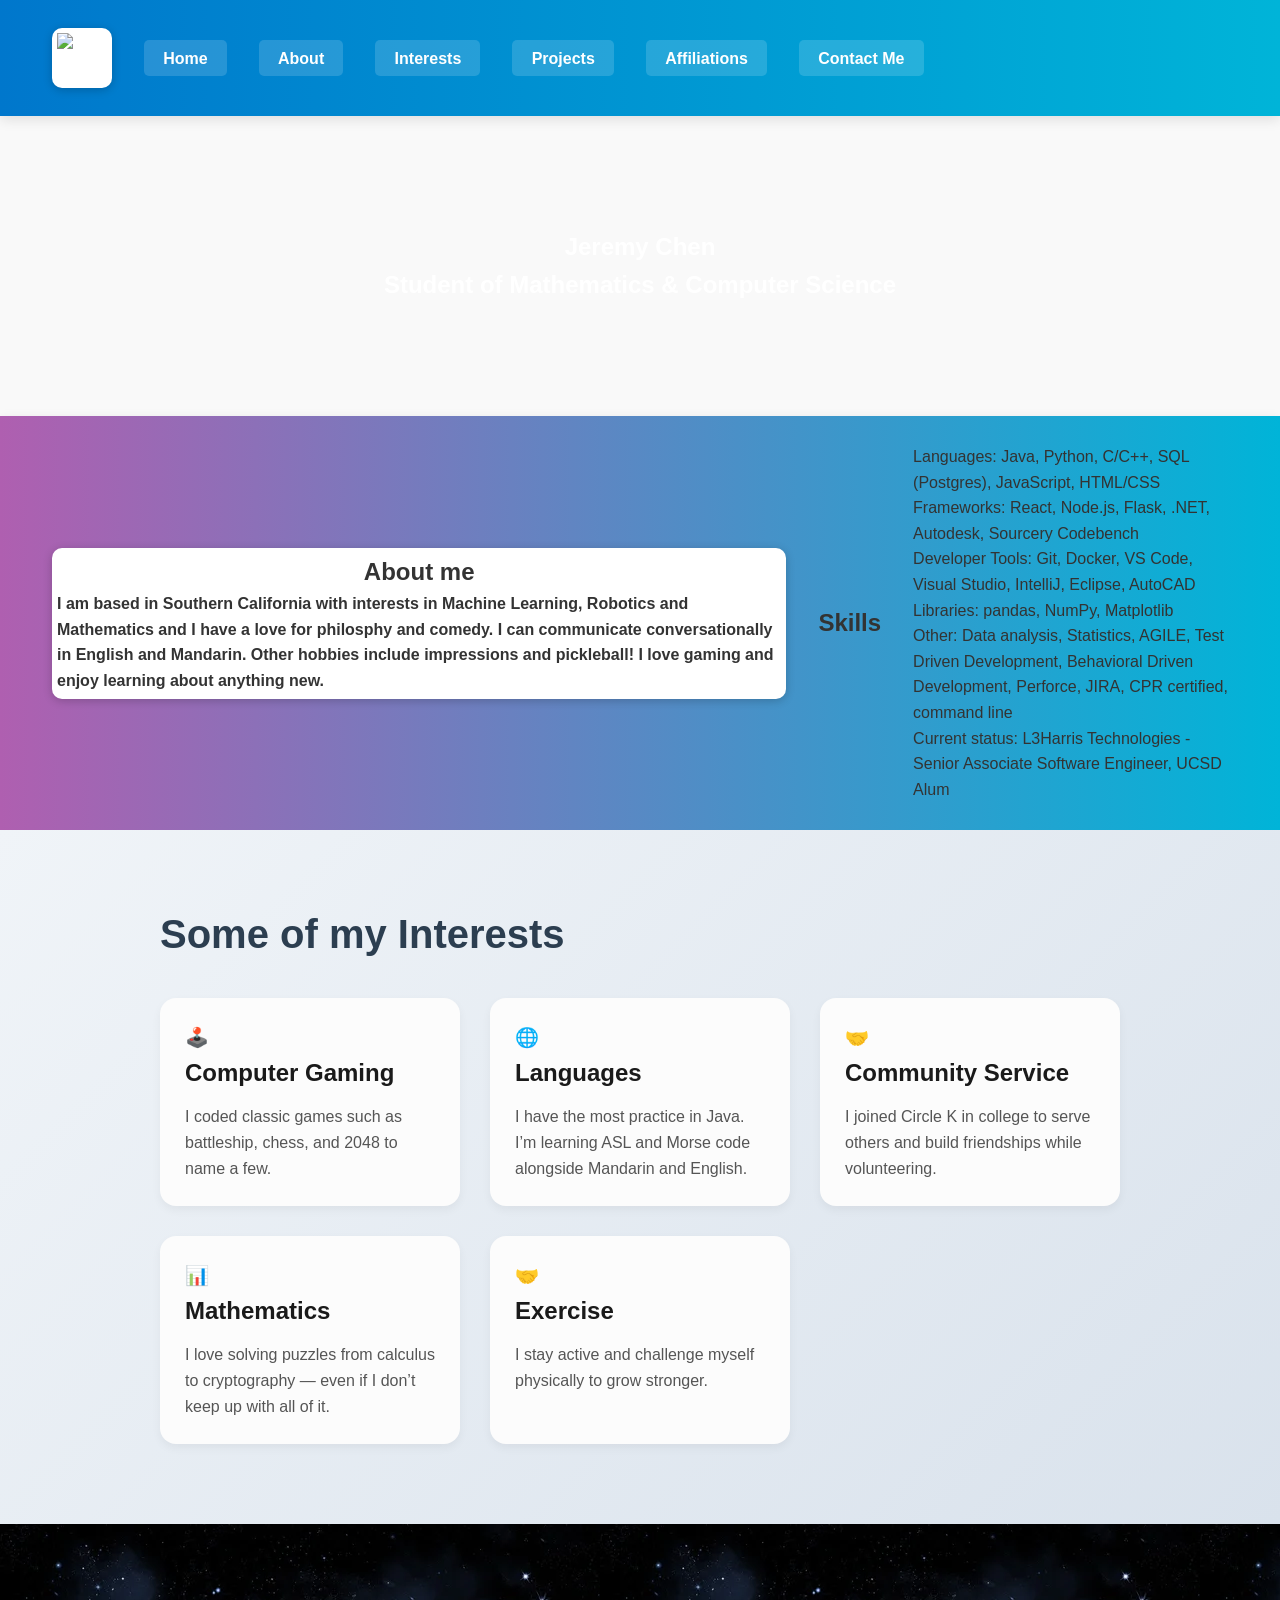
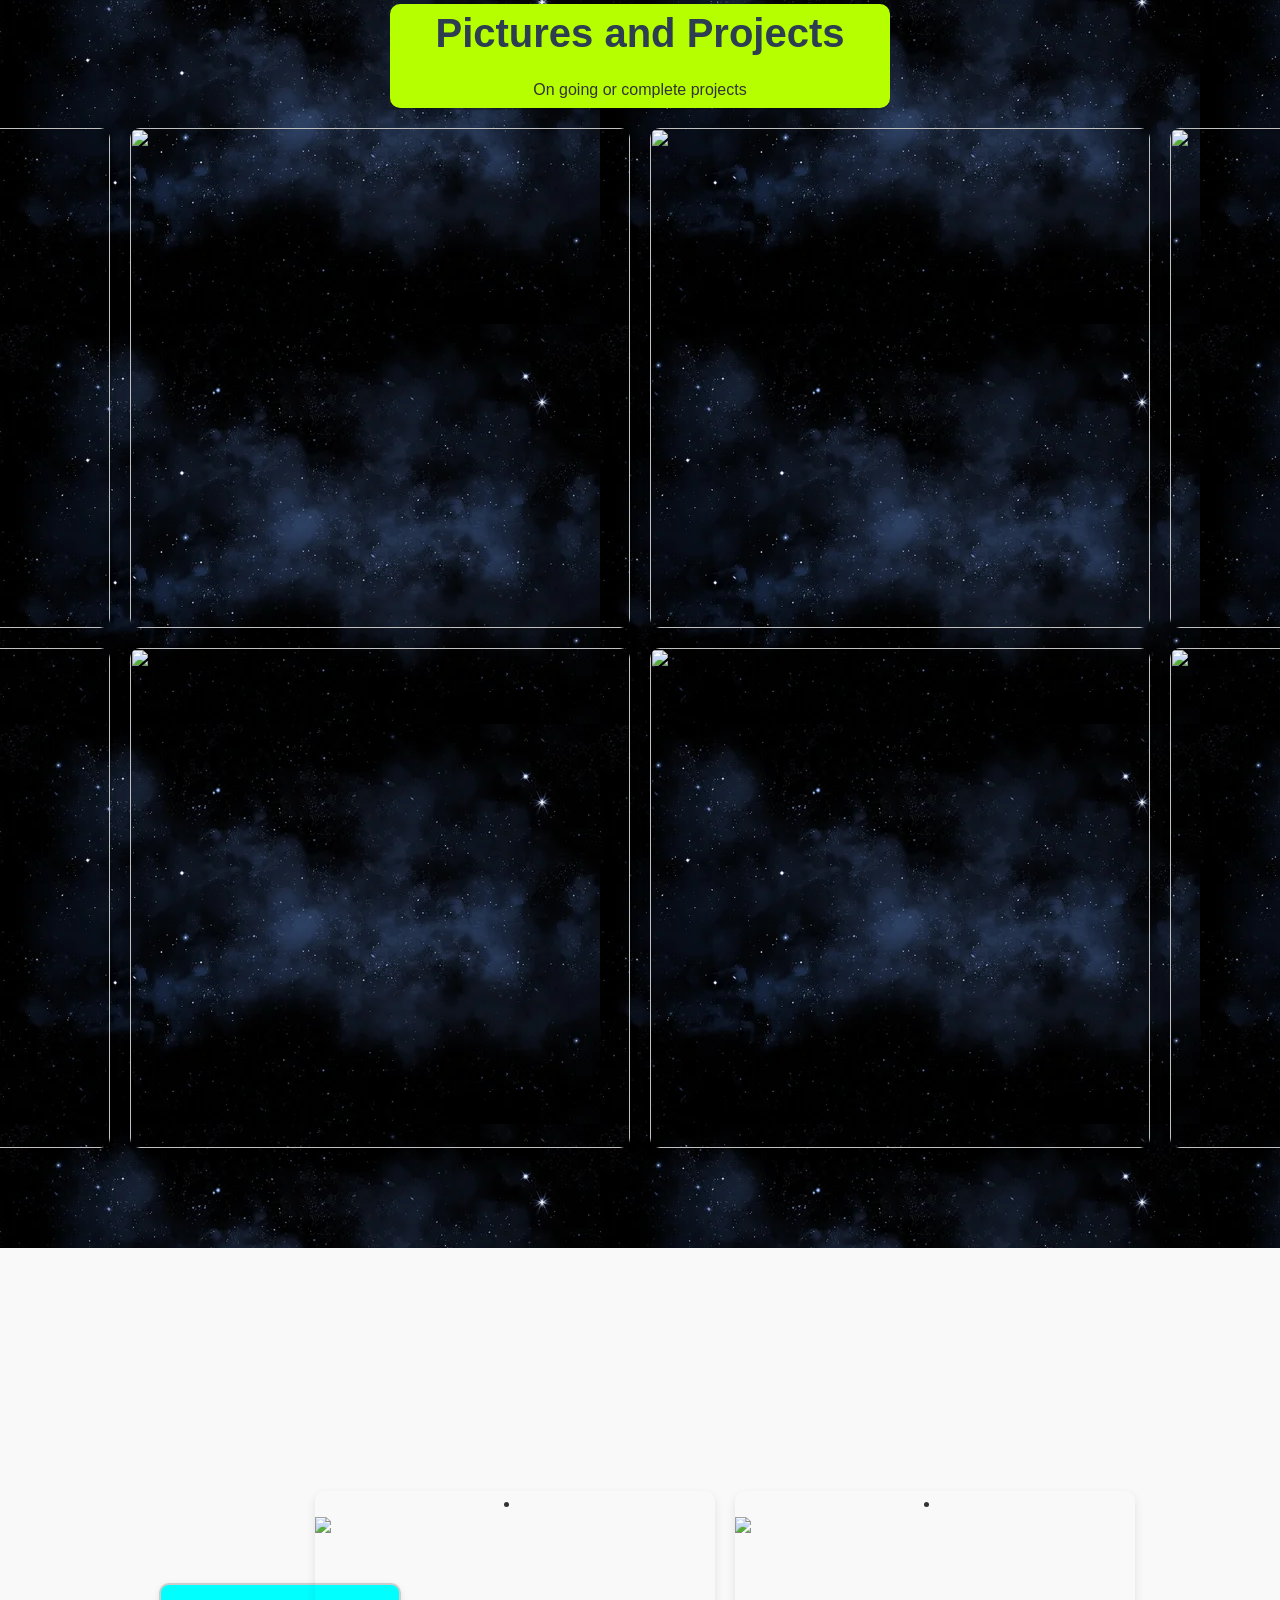
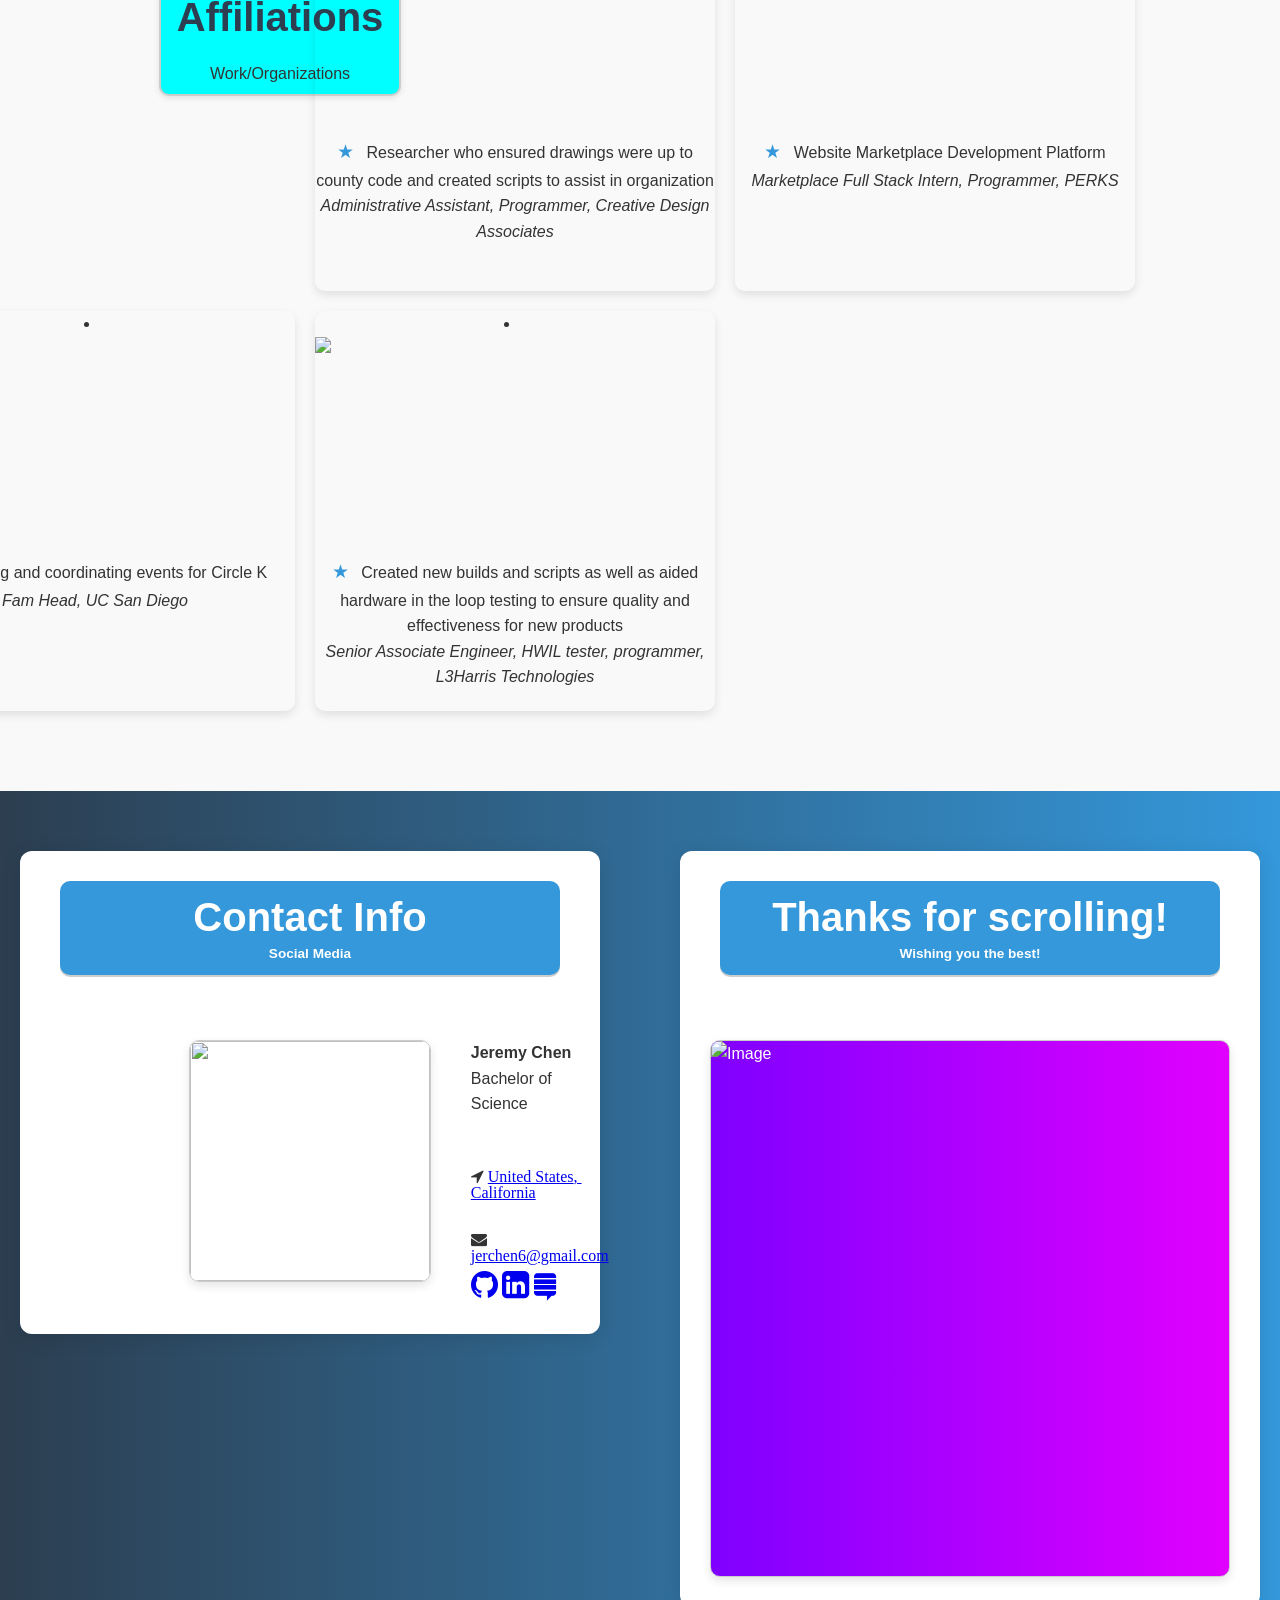
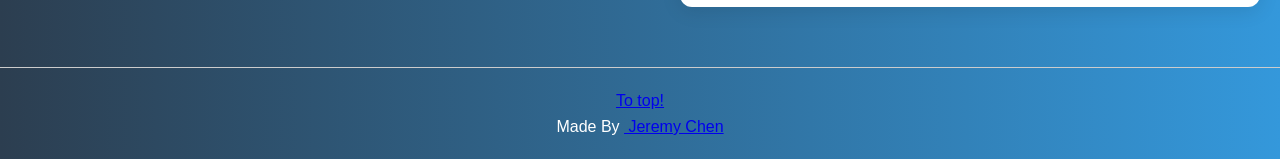
==== myWebsite.html @ 03fd0f89 "Add files via upload" ====
﻿<!DOCTYPE html>
<html lang="en">
<head>
    <meta charset="utf-8">
    <meta http-equiv="X-UA-Compatible" content="IE=edge">
    <meta name="viewport" content="width=device-width,initial-scale=1">

    <title>
        Home | Portfolio
    </title>

    <meta name="description" content="Page-specific description">
    <meta name="keywords" content="Page-specific keywords">
    <meta http-equiv="Content-Security-Policy" content="img-src 'self' data: https: https://jerche943.github.io;">
    <link rel="icon" type="image/x-icon" href="https://jerche943.github.io/website/favicon.ico">

    <!-- <link rel="shortcut icon" href="eye.ico"> -->
    <link rel="stylesheet" href="https://cdnjs.cloudflare.com/ajax/libs/font-awesome/4.7.0/css/font-awesome.min.css">
    <link rel="stylesheet" href="https://jerche943.github.io/website/jstyle.css">



    <!--<link id="dynamic-favicon" rel="icon" type="image" href="eye3.ico">-->
    <!--<link rel="apple-touch-icon" href="static/images/favicons/apple-touch-icon.png">-->
    <!--<link rel="apple-touch-icon-precomposed" href="static/images/favicons/apple-touch-icon-precomposed.png">-->
    <link href="https://fonts.googleapis.com/css?family=Open+Sans:300italic,400italic,600italic,700italic,800italic,300,400,600,700,800%7COpen+Sans+Condensed:300&amp;subset=latin,cyrillic" rel="stylesheet" type="text/css">

    <link rel="stylesheet" href="https://jerche943.github.io/website/tstyle.css">
    <link rel="stylesheet" href="https://jerche943.github.io/website/mainlogo.css">
    <link rel="stylesheet" href="https://jerche943.github.io/website/home.css">
    <link rel="stylesheet" href="https://jerche943.github.io/website/about.css">
    <link rel="stylesheet" href="https://jerche943.github.io/website/updated_stylesheets/updated_interests.css">
    <link rel="stylesheet" href="https://jerche943.github.io/website/updated_stylesheets/updated_contact-card.css">
    <link rel="stylesheet" href="https://jerche943.github.io/website/updated_stylesheets/updated_advantages.css">
    <link rel="stylesheet" href="https://jerche943.github.io/website/updated_stylesheets/updated_contact-advantages.css">
    <link rel="stylesheet" href="https://jerche943.github.io/website/updated_stylesheets/updated_footer.css">


    <!--<script src="static/js/head.min.js"></script>-->
</head>

<body>

    <!--
    <script>
        const faviconImages = [
            "eye1.ico",
            "eye2.ico",
            "eye3.ico",
            "eye4.ico",
            "eye.ico"
        ];

        let currentIconIndex = 0;

        function changeFavicon() {
            const favicon = document.getElementById('dynamic-favicon');
            favicon.href = faviconImages[currentIconIndex];
            currentIconIndex = (currentIconIndex + 1) % faviconImages.length;
        }

        setInterval(changeFavicon, 500); // Change favicon every 1000 milliseconds (1 second)
    </script>

    <script>
        progressJs().setOptions({ overlayMode: true, theme: 'custom' }).start();

        if (window.attachEvent) {
            window.attachEvent('onload', function () { progressJs().end(); });
        }
        else {
            if (window.onload) {
                var curronload = window.onload;
                var newonload = function () {
                    curronload();
                    progressJs().end();
                };
                window.onload = newonload;
            }
            else {
                window.onload = function () {
                    progressJs().end();
                };
            }
        }
    </script>
    -->
    <!-- Header-->
    <header class="main-header">

        <div class="nav-grid-container">

            <div class="nav-column">
                <figure class="second-nav__logo__item">
                    <!--put an icon instead of -->

                    <img src="https://raw.githubusercontent.com/jerche943/website/main/j.png">

                </figure>


                <nav class="menu">
                    <ul>
                        <li>
                            <a class="js-link js-anchor" href="#home">
                                Home
                            </a>
                        </li>

                        <li>
                            <a class="js-link js-anchor" href="#about">
                                About
                            </a>
                        </li>

                        <li>
                            <a class="js-link js-anchor" href="#services">
                                Interests
                            </a>
                        </li>

                        <li>
                            <a class="js-link js-anchor" href="#projects">
                                Projects
                            </a>
                        </li>

                        <li>
                            <a class="js-link js-anchor" href="#testimonials">
                                Affiliations
                            </a>
                        </li>

                        <li>
                            <a class="js-link js-anchor" href="#contacts">
                                Contact Me
                            </a>
                        </li>
                    </ul>

                </nav>
            </div>

        </div>

    </header>
    <!-- Home section-->

    <section class="home-section" id="home">
        <div class="home-section__bg">


        </div>

        <div class="home-section__overlay">
            <div class="container">
                <header class="home-section__header">

                    <h1>
                        Jeremy Chen
                    </h1>

                    <h2>
                        Student of Mathematics &amp; Computer Science
                    </h2>

                </header>
            </div>
        </div>

    </section>

    <!-- About section-->
    <section class="about-section" id="about">
        <div class="container">
            <div class="about-skills">
                <header class="about-skills__header">


                    <center>
                        <h2>About me</h2>
                    </center>

                    <h4>
                        I am based in Southern California with interests in Machine Learning, Robotics and Mathematics and I have a love for philosphy and comedy.
                        I can communicate conversationally in English and Mandarin. Other hobbies include impressions and pickleball! I love gaming and enjoy learning about anything new.
                    </h4>

                </header>

                <header>

                    <h2>Skills</h2>
                </header>

                <div class="about-skills__info">
                    <p>
                        Languages: Java, Python, C/C++, SQL (Postgres), JavaScript, HTML/CSS

                    </p>
                    <p>

                    </p>
                    <p>
                        Frameworks: React, Node.js, Flask, .NET, Autodesk, Sourcery Codebench
                    </p>


                    <p>
                        Developer Tools: Git, Docker, VS Code, Visual Studio, IntelliJ, Eclipse, AutoCAD
                    </p>


                    <p>
                        Libraries: pandas, NumPy, Matplotlib
                    </p>

                    <p>
                        Other: Data analysis, Statistics, AGILE, Test Driven Development, Behavioral Driven
                        Development, Perforce, JIRA, CPR certified, command line
                    </p>

                    <p class="about-skills__info-status">
                        <span>
                            Current status:
                        </span>
                        L3Harris Technologies - Senior Associate Software Engineer, UCSD Alum

                    </p>
                </div>
            </div>
        </div>

    </section>

    <!-- Services section-->

    <section class="interests-common-section" id="services">
        <div class="interests-container">

            <header class="interests-section__header">
                <h2>
                    Some of my Interests
                </h2>

            </header>



            <div class="interests-grid-container">

                <div class="services__item icon icon_research">
                    <h4>Computer Gaming</h4>
                    <p>I coded classic games such as battleship, chess, and 2048 to name a few.</p>
                </div>

                <div class="services__item icon icon_strategy">
                    <h4>Languages</h4>
                    <p>I have the most practice in Java. I’m learning ASL and Morse code alongside Mandarin and English.</p>
                </div>

                <div class="services__item icon icon_support">
                    <h4>Community Service</h4>
                    <p>I joined Circle K in college to serve others and build friendships while volunteering.</p>
                </div>

                <div class="services__item icon icon_plan">
                    <h4>Mathematics</h4>
                    <p>I love solving puzzles from calculus to cryptography — even if I don’t keep up with all of it.</p>
                </div>

                <div class="services__item icon icon_support">
                    <h4>Exercise</h4>
                    <p>I stay active and challenge myself physically to grow stronger.</p>
                </div>
            </div>
        </div>
    </section>


    <section class="projects-common-section" id="projects">


        <header class="projects-section__header">
            <h2>
                Pictures and Projects
            </h2>
            <p>
                On going or complete projects
            </p>

        </header>

        <div class="projects-wrap">
            <div class="grid-container">

                <figure class="projects__item">
                    <img src="https://raw.githubusercontent.com/jerche943/website/main/coworkers.jpg">
                    <figcaption>
                        <a class="icon icon_link" href="#" rel="nofollow">
                            Eating lunch with the coolest coworkers
                        </a>

                    </figcaption>
                </figure>

                <figure class="projects__item">
                    <img src="https://raw.githubusercontent.com/jerche943/website/main/sil_gui.jpg">
                    <figcaption>
                        <a class="icon icon_link" href="#" rel="nofollow">
                            One of my projects while working in L3Harris, coding and designing a GUI that allows the user to run tests in the simulated GPS environement
                        </a>
                    </figcaption>
                </figure>

                <figure class="projects__item">
                    <img src="https://raw.githubusercontent.com/jerche943/website/main/cleanup.JPG">
                    <figcaption>
                        <a class="icon icon_link" href="#" rel="nofollow">
                            A picture with me and Circle K club members getting ready for a park cleanup event I hosted.
                        </a>
                    </figcaption>
                </figure>

                <figure class="projects__item">
                    <img src="https://raw.githubusercontent.com/jerche943/website/main/games.jpg">
                    <figcaption>
                        <a class="icon icon_link" href="#" rel="nofollow">
                            Checking out the indie games section at the Museum of Pop in Seattle.
                        </a>
                    </figcaption>
                </figure>

                <figure class="projects__item">
                    <img src="https://raw.githubusercontent.com/jerche943/website/main/aiding.jpg">
                    <figcaption>
                        <a class="icon icon_link" href="#" rel="nofollow">
                            A python script I wrote for work that generates aiding data to support the trajectory for our chips.
                        </a>
                    </figcaption>
                </figure>

                <figure class="projects__item">
                    <img src="https://raw.githubusercontent.com/jerche943/website/main/cipher.jpg">
                    <figcaption>
                        <a class="icon icon_link" href="#" rel="nofollow">
                            One of my python projects that encrypts the message using a Caeser cipher.
                        </a>
                    </figcaption>
                </figure>

                <figure class="projects__item">
                    <img src="https://raw.githubusercontent.com/jerche943/website/main/marathon.JPG">
                    <figcaption>
                        <a class="icon icon_link" href="#" rel="nofollow">
                            Me finishing my first half marathon!
                        </a>
                    </figcaption>
                </figure>

                <figure class="projects__item">
                    <img src="https://raw.githubusercontent.com/jerche943/website/main/Japan.JPG">
                    <figcaption>
                        <a class="icon icon_link" href="#" rel="nofollow">
                            Spending time with the bestie in Nara, Japan!
                        </a>
                    </figcaption>
                </figure>



            </div>
        </div>


    </section>


    <!-- Affiliations section-->
    <section class="t-common-section" id="testimonials">

        <header class="t-common-section__header">
            <div class="header-box">
                <h2>Affiliations</h2>
                <p>Work/Organizations</p>
            </div>
        </header>


        <div class="t-grid-container">
            <br>

            <li class="testimonials__item">
                <img src="https://raw.githubusercontent.com/jerche943/website/main/cda.png">
                <blockquote>
                    <p class="icon icon_ql">
                        Researcher who ensured drawings were up to county code and created scripts to assist in organization
                    </p>
                    <cite>
                        <span class="name">
                            Administrative Assistant, Programmer,
                        </span>
                        <span class="role">
                            Creative Design Associates
                        </span>
                    </cite>
                </blockquote>
            </li>
            <li class="testimonials__item">
                <img src="https://raw.githubusercontent.com/jerche943/website/main/perks.png">
                <blockquote>
                    <p class="icon icon_ql">
                        Website Marketplace Development Platform
                    </p>
                    <cite>
                        <span class="name">
                            Marketplace Full Stack Intern, Programmer,
                        </span>
                        <span class="role">
                            PERKS
                        </span>
                    </cite>
                </blockquote>
            </li>

            <li class="testimonials__item">
                <img src="https://raw.githubusercontent.com/jerche943/website/main/ucsd.png">
                <blockquote>
                    <p class="icon icon_ql">
                        Leading and coordinating events for Circle K
                    </p>
                    <cite>
                        <span class="name">
                            Fam Head,
                        </span>
                        <span class="role">
                            UC San Diego
                        </span>
                    </cite>
                </blockquote>
            </li>
            <li class="testimonials__item">
                <img src="https://raw.githubusercontent.com/jerche943/website/main/l3.png">
                <blockquote>
                    <p class="icon icon_ql">
                        Created new builds and scripts as well as aided hardware in the loop testing to ensure quality and effectiveness for new products
                    </p>
                    <cite>
                        <span class="name">
                            Senior Associate Engineer, HWIL tester, programmer,
                        </span>
                        <span class="role">
                            L3Harris Technologies
                        </span>
                    </cite>
                </blockquote>
            </li>



        </div>

    </section>

    <!-- Contacts and Advantages Section -->
    <div class="contact-advantages-container">
        <div class="contacts-section" id="contacts">
            <header class="contact-card__header">
                <h2>Contact Info</h2>
                <h4>Social Media</h4>
            </header>
            <br>

            <div class="contact-info">
                <div class="contact-info__logo">
                    <img id="contactImg" src="https://raw.githubusercontent.com/jerche943/website/main/friends.jpg">
                </div>

                <div class="contact-info__group">
                    <div class="contact-info__additional"></div>
                    <div class="contact-info__vcard vcard">
                        <h4 class="fn org">Jeremy Chen</h4>
                        <p class="role title">Bachelor of Science</p>
                        <br><br>
                        <p class="fa fa-location-arrow">
                            <a class="adr js-anchor" href="#gmap">
                                <span class="country-name">United States</span>,&nbsp;
                                <span class="locality">California</span>
                            </a>
                        </p>
                        <br><br>
                        <p class="fa fa-envelope">
                            <a class="email" href="mailto:jerchen6@gmail.com">jerchen6@gmail.com</a>
                        </p>
                    </div>

                    <ul class="contact-info__social">
                        <a href="https://github.com/jerche943"><i class="fa fa-github fa-2x"></i></a>
                        <a href="https://www.linkedin.com/in/jeremy-chen-961181216"><i class="fa fa-linkedin-square fa-2x"></i></a>
                        <a href="https://stackoverflow.com/users/20897077/cj447"><i class="fa fa-stack-exchange fa-2x"></i></a>
                    </ul>
                </div>
            </div>
        </div>

        <div class="advantages-section" id="advantages">
            <header class="contact-card__header">
                <h2>Thanks for scrolling!</h2>
                <h4>Wishing you the best!</h4>
            </header>
            <br>
            <blockquote class="advantages__item">
                <img id="advantageImg" src="https://raw.githubusercontent.com/jerche943/website/main/me.JPG" alt="Image">
            </blockquote>
        </div>
    </div>

    <!-- Footer-->
    <footer class="main-footer">
        <div class="footer-container">

            <a class="main-footer__gotop icon_gotop js-anchor" href="#home">
                To top!
            </a>


            <p class="main-footer__links">
                Made By&nbsp;<a href="https://www.linkedin.com/in/jeremy-chen-961181216">

                    Jeremy Chen
                </a>
            </p>
        </div>
    </footer>

    <!--
    <script src="static/js/body.min.js">
    </script>
    -->

    <script>

        /*
        window.addEventListener("DOMContentLoaded", function () {
            const contactImg = document.getElementById("contactImg");
            const advantageImg = document.getElementById("advantageImg");

            // Ensure both images are loaded before attempting to adjust
            if (!contactImg || !advantageImg) {
                console.warn("One or both image elements not found.");
                return;
            }

            // Get the position of the contact image
            const contactPos = findPos(contactImg);
            console.log("Contact Position X:", contactPos.X, "Y:", contactPos.Y);

            // Calculate the mirrored position for the advantage image
            const mirroredLeft = window.innerWidth - contactPos.X - contactImg.offsetWidth;

            // Update the position of the advantage image
            advantageImg.style.left = `${mirroredLeft}px`;
            advantageImg.style.top = `${contactPos.Y}px`;

            // Update image dimensions to match the contact image
            advantageImg.style.width = `${contactImg.offsetWidth}px`;
            advantageImg.style.height = `${contactImg.offsetHeight}px`;
        });
        */


        //top left position and show size of webpage
        /*
        function findPos(obj) {
            let curleft = 0, curtop = 0;
            if (obj.offsetParent) {
                do {
                    curleft += obj.offsetLeft;
                    curtop += obj.offsetTop;
                } while (obj = obj.offsetParent);
            }
            return { X: curleft, Y: curtop };
        }

        window.addEventListener("DOMContentLoaded", () => {
            const contactImg = document.getElementById("contactImg");
            const advantageImg = document.getElementById("advantageImg");

            if (!contactImg || !advantageImg) {
                console.warn("One or both image elements not found.");
                return;
            }

            const contactPos = findPos(contactImg);
            console.log("Contact Position X:", contactPos.X);
            console.log("Contact Position Y:", contactPos.Y);

            console.log("Viewport Width:", window.innerWidth);
            console.log("Viewport Height:", window.innerHeight);

            console.log("Full Page Width:", document.body.scrollWidth);
            console.log("Full Page Height:", document.body.scrollHeight);

        });
        */
    </script>



</body>
</html>
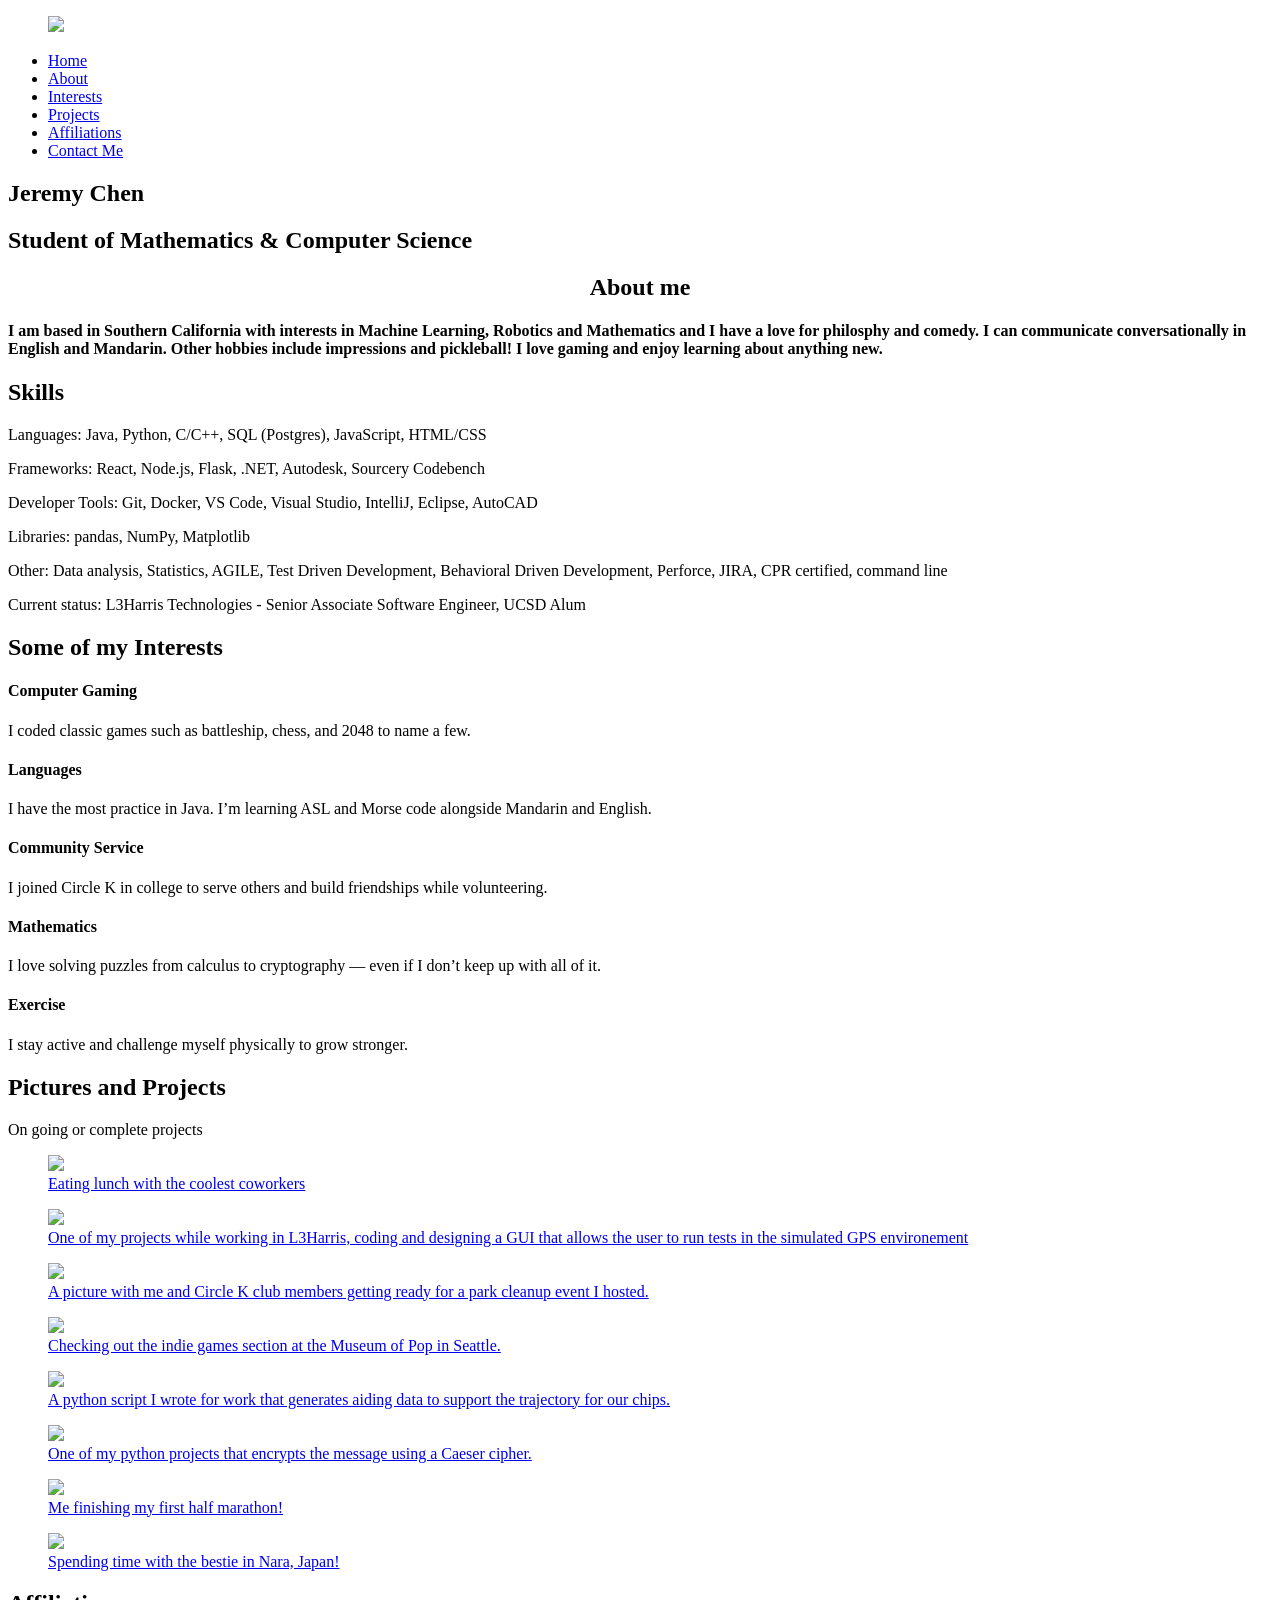
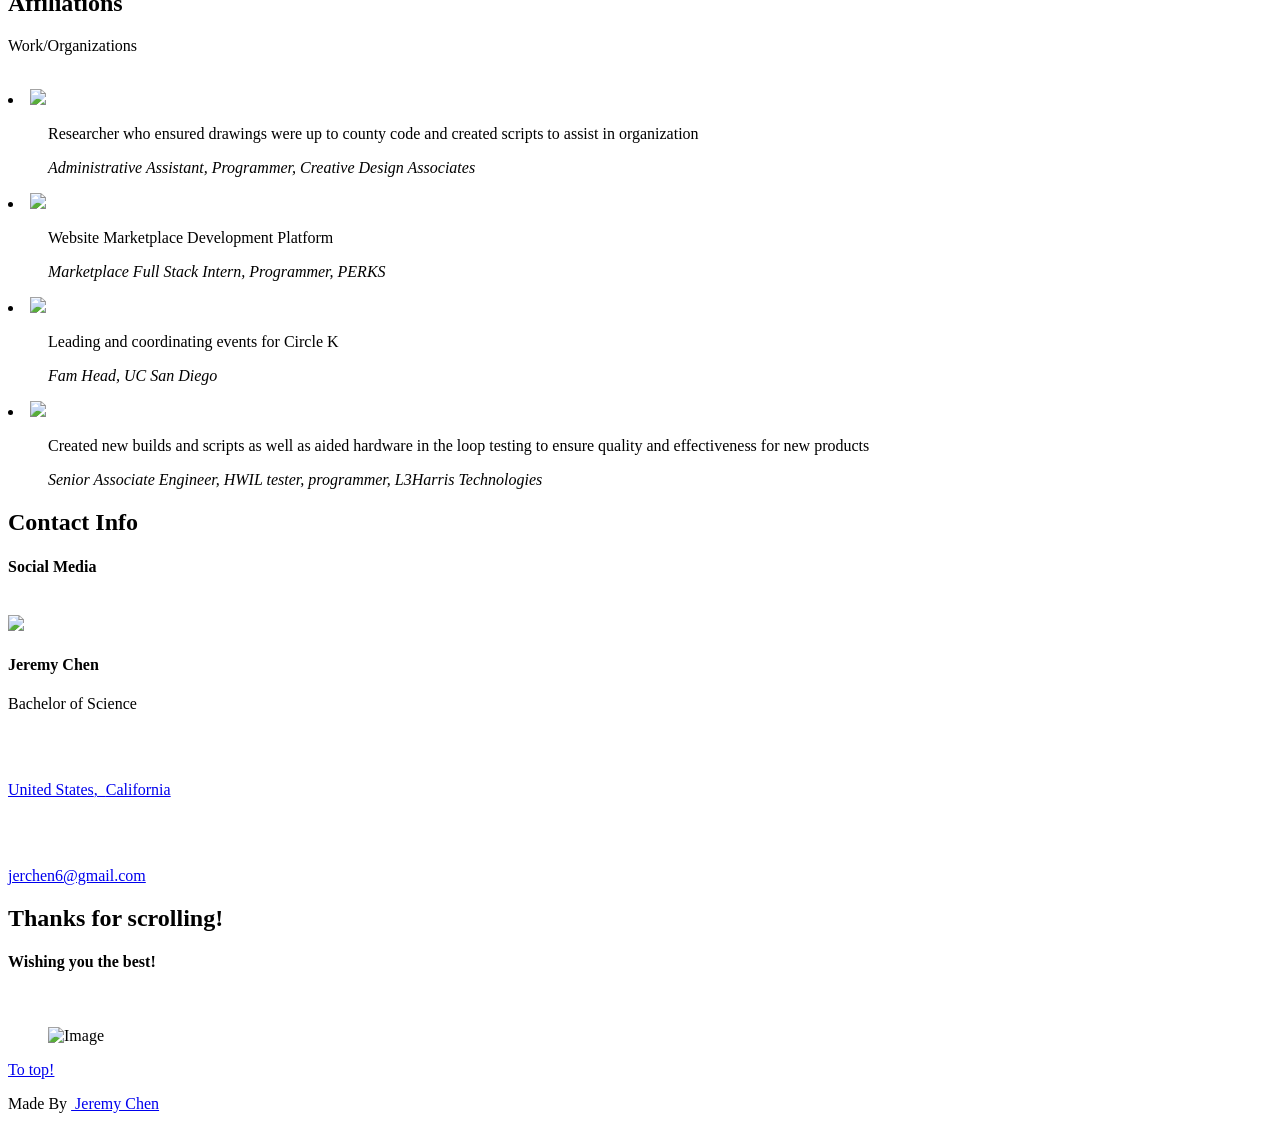
==== commit 26646000: "Add files via upload" ====
--- a/myWebsite.html
+++ b/myWebsite.html
@@ -11,20 +11,14 @@
 
     <meta name="description" content="Page-specific description">
     <meta name="keywords" content="Page-specific keywords">
-    <meta http-equiv="Content-Security-Policy" content="img-src 'self' data: https: https://jerche943.github.io;">
+    <meta http-equiv="Content-Security-Policy" content="default-src 'self'; img-src 'self' data: https://jerche943.github.io;">
+
+
+    <!-- Updated favicon path -->
     <link rel="icon" type="image/x-icon" href="https://jerche943.github.io/website/favicon.ico">
 
-    <!-- <link rel="shortcut icon" href="eye.ico"> -->
     <link rel="stylesheet" href="https://cdnjs.cloudflare.com/ajax/libs/font-awesome/4.7.0/css/font-awesome.min.css">
     <link rel="stylesheet" href="https://jerche943.github.io/website/jstyle.css">
-
-
-
-    <!--<link id="dynamic-favicon" rel="icon" type="image" href="eye3.ico">-->
-    <!--<link rel="apple-touch-icon" href="static/images/favicons/apple-touch-icon.png">-->
-    <!--<link rel="apple-touch-icon-precomposed" href="static/images/favicons/apple-touch-icon-precomposed.png">-->
-    <link href="https://fonts.googleapis.com/css?family=Open+Sans:300italic,400italic,600italic,700italic,800italic,300,400,600,700,800%7COpen+Sans+Condensed:300&amp;subset=latin,cyrillic" rel="stylesheet" type="text/css">
-
     <link rel="stylesheet" href="https://jerche943.github.io/website/tstyle.css">
     <link rel="stylesheet" href="https://jerche943.github.io/website/mainlogo.css">
     <link rel="stylesheet" href="https://jerche943.github.io/website/home.css">
@@ -35,8 +29,6 @@
     <link rel="stylesheet" href="https://jerche943.github.io/website/updated_stylesheets/updated_contact-advantages.css">
     <link rel="stylesheet" href="https://jerche943.github.io/website/updated_stylesheets/updated_footer.css">
 
-
-    <!--<script src="static/js/head.min.js"></script>-->
 </head>
 
 <body>
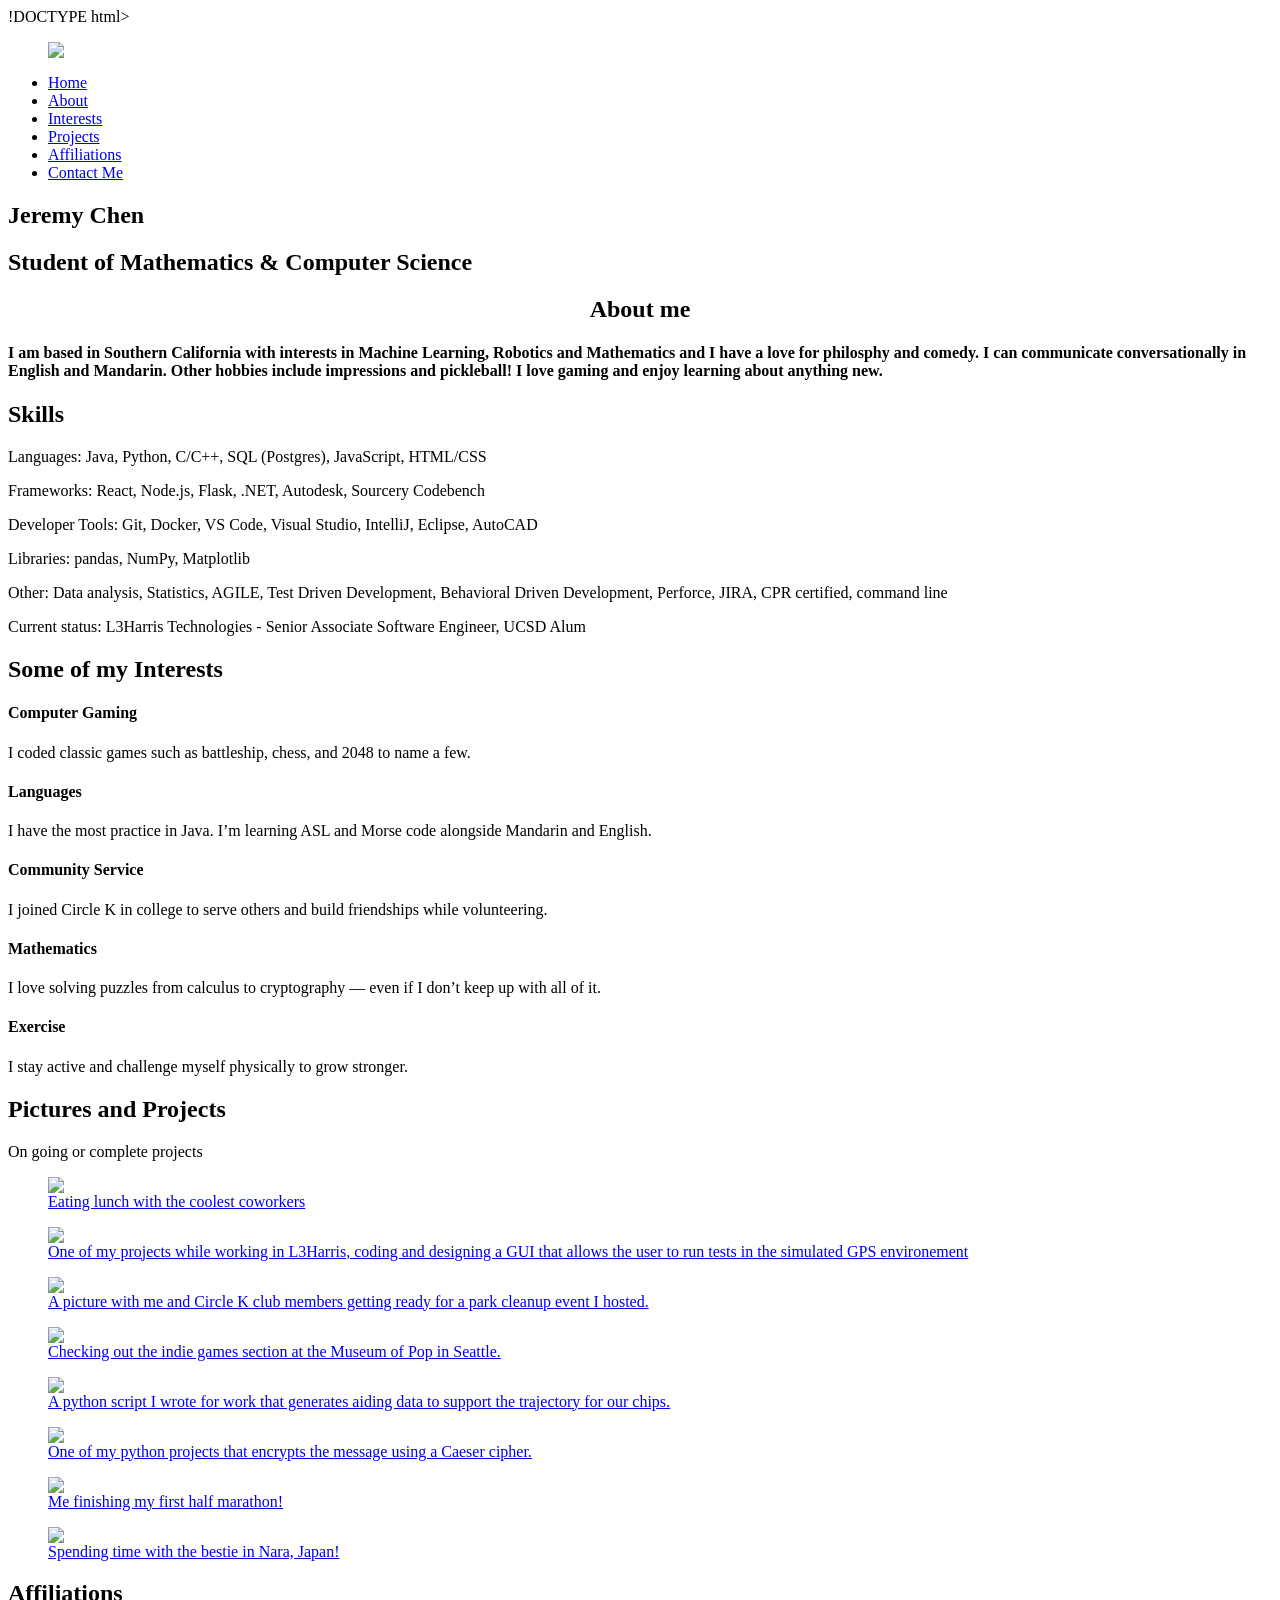
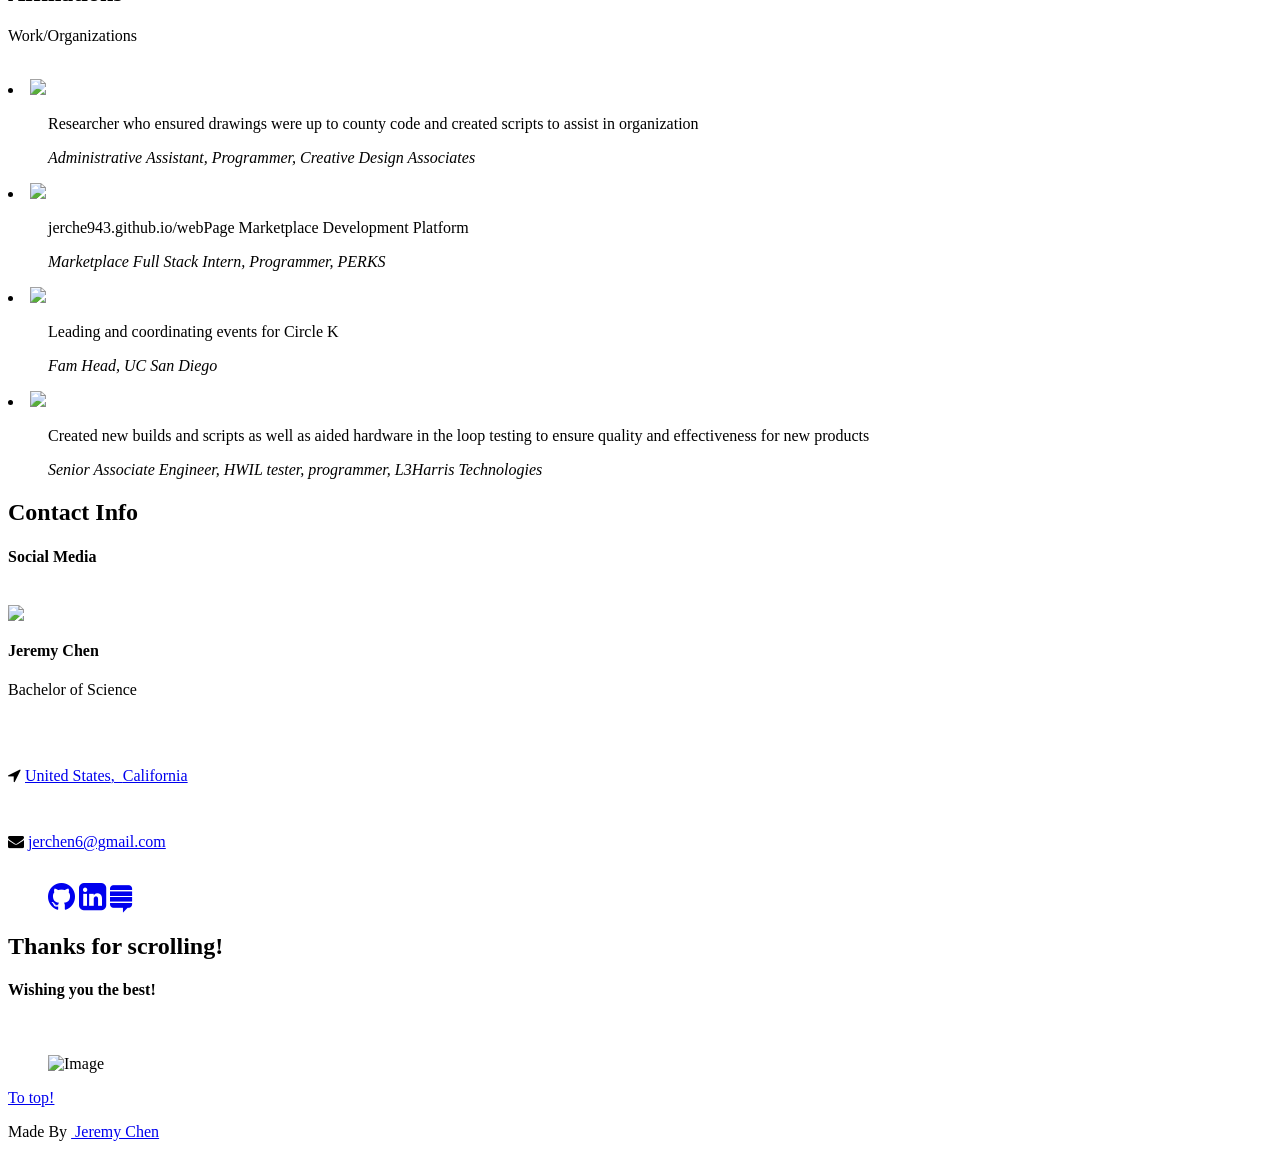
==== commit 598e6dd2: "Update myWebsite.html" ====
--- a/myWebsite.html
+++ b/myWebsite.html
@@ -1,4 +1,4 @@
-﻿<!DOCTYPE html>
+!DOCTYPE html>
 <html lang="en">
 <head>
     <meta charset="utf-8">
@@ -11,23 +11,20 @@
 
     <meta name="description" content="Page-specific description">
     <meta name="keywords" content="Page-specific keywords">
-    <meta http-equiv="Content-Security-Policy" content="default-src 'self'; img-src 'self' data: https://jerche943.github.io;">
-
 
     <!-- Updated favicon path -->
-    <link rel="icon" type="image/x-icon" href="https://jerche943.github.io/website/favicon.ico">
 
     <link rel="stylesheet" href="https://cdnjs.cloudflare.com/ajax/libs/font-awesome/4.7.0/css/font-awesome.min.css">
-    <link rel="stylesheet" href="https://jerche943.github.io/website/jstyle.css">
-    <link rel="stylesheet" href="https://jerche943.github.io/website/tstyle.css">
-    <link rel="stylesheet" href="https://jerche943.github.io/website/mainlogo.css">
-    <link rel="stylesheet" href="https://jerche943.github.io/website/home.css">
-    <link rel="stylesheet" href="https://jerche943.github.io/website/about.css">
-    <link rel="stylesheet" href="https://jerche943.github.io/website/updated_stylesheets/updated_interests.css">
-    <link rel="stylesheet" href="https://jerche943.github.io/website/updated_stylesheets/updated_contact-card.css">
-    <link rel="stylesheet" href="https://jerche943.github.io/website/updated_stylesheets/updated_advantages.css">
-    <link rel="stylesheet" href="https://jerche943.github.io/website/updated_stylesheets/updated_contact-advantages.css">
-    <link rel="stylesheet" href="https://jerche943.github.io/website/updated_stylesheets/updated_footer.css">
+    <link rel="stylesheet" href="/webPage/jstyle.css">
+    <link rel="stylesheet" href="/webPage/tstyle.css">
+    <link rel="stylesheet" href="/webPage/mainlogo.css">
+    <link rel="stylesheet" href="/webPage/home.css">
+    <link rel="stylesheet" href="/webPage/about.css">
+    <link rel="stylesheet" href="/webPage/updated_stylesheets/updated_interests.css">
+    <link rel="stylesheet" href="/webPage/updated_stylesheets/updated_contact-card.css">
+    <link rel="stylesheet" href="/webPage/updated_stylesheets/updated_advantages.css">
+    <link rel="stylesheet" href="/webPage/updated_stylesheets/updated_contact-advantages.css">
+    <link rel="stylesheet" href="/webPage/updated_stylesheets/updated_footer.css">
 
 </head>
 
@@ -86,7 +83,7 @@
                 <figure class="second-nav__logo__item">
                     <!--put an icon instead of -->
 
-                    <img src="https://raw.githubusercontent.com/jerche943/website/main/j.png">
+                    <img src="https://raw.githubusercontent.com/jerche943/jerche943.github.io/main/webPage/j.png">
 
                 </figure>
 
@@ -287,7 +284,7 @@
             <div class="grid-container">
 
                 <figure class="projects__item">
-                    <img src="https://raw.githubusercontent.com/jerche943/website/main/coworkers.jpg">
+                    <img src="https://raw.githubusercontent.com/jerche943/jerche943.github.io/main/webPage/coworkers.jpg">
                     <figcaption>
                         <a class="icon icon_link" href="#" rel="nofollow">
                             Eating lunch with the coolest coworkers
@@ -297,7 +294,7 @@
                 </figure>
 
                 <figure class="projects__item">
-                    <img src="https://raw.githubusercontent.com/jerche943/website/main/sil_gui.jpg">
+                    <img src="https://raw.githubusercontent.com/jerche943/jerche943.github.io/main/webPage/sil_gui.jpg">
                     <figcaption>
                         <a class="icon icon_link" href="#" rel="nofollow">
                             One of my projects while working in L3Harris, coding and designing a GUI that allows the user to run tests in the simulated GPS environement
@@ -306,7 +303,7 @@
                 </figure>
 
                 <figure class="projects__item">
-                    <img src="https://raw.githubusercontent.com/jerche943/website/main/cleanup.JPG">
+                    <img src="https://raw.githubusercontent.com/jerche943/jerche943.github.io/main/webPage/cleanup.JPG">
                     <figcaption>
                         <a class="icon icon_link" href="#" rel="nofollow">
                             A picture with me and Circle K club members getting ready for a park cleanup event I hosted.
@@ -315,7 +312,7 @@
                 </figure>
 
                 <figure class="projects__item">
-                    <img src="https://raw.githubusercontent.com/jerche943/website/main/games.jpg">
+                    <img src="https://raw.githubusercontent.com/jerche943/jerche943.github.io/main/webPage/games.jpg">
                     <figcaption>
                         <a class="icon icon_link" href="#" rel="nofollow">
                             Checking out the indie games section at the Museum of Pop in Seattle.
@@ -324,7 +321,7 @@
                 </figure>
 
                 <figure class="projects__item">
-                    <img src="https://raw.githubusercontent.com/jerche943/website/main/aiding.jpg">
+                    <img src="https://raw.githubusercontent.com/jerche943/jerche943.github.io/main/webPage/aiding.jpg">
                     <figcaption>
                         <a class="icon icon_link" href="#" rel="nofollow">
                             A python script I wrote for work that generates aiding data to support the trajectory for our chips.
@@ -333,7 +330,7 @@
                 </figure>
 
                 <figure class="projects__item">
-                    <img src="https://raw.githubusercontent.com/jerche943/website/main/cipher.jpg">
+                    <img src="https://raw.githubusercontent.com/jerche943/jerche943.github.io/main/webPage/cipher.jpg">
                     <figcaption>
                         <a class="icon icon_link" href="#" rel="nofollow">
                             One of my python projects that encrypts the message using a Caeser cipher.
@@ -342,7 +339,7 @@
                 </figure>
 
                 <figure class="projects__item">
-                    <img src="https://raw.githubusercontent.com/jerche943/website/main/marathon.JPG">
+                    <img src="https://raw.githubusercontent.com/jerche943/jerche943.github.io/main/webPage/marathon.JPG">
                     <figcaption>
                         <a class="icon icon_link" href="#" rel="nofollow">
                             Me finishing my first half marathon!
@@ -351,7 +348,7 @@
                 </figure>
 
                 <figure class="projects__item">
-                    <img src="https://raw.githubusercontent.com/jerche943/website/main/Japan.JPG">
+                    <img src="https://raw.githubusercontent.com/jerche943/jerche943.github.io/main/webPage/Japan.JPG">
                     <figcaption>
                         <a class="icon icon_link" href="#" rel="nofollow">
                             Spending time with the bestie in Nara, Japan!
@@ -383,7 +380,7 @@
             <br>
 
             <li class="testimonials__item">
-                <img src="https://raw.githubusercontent.com/jerche943/website/main/cda.png">
+                <img src="https://raw.githubusercontent.com/jerche943/jerche943.github.io/main/webPage/cda.png">
                 <blockquote>
                     <p class="icon icon_ql">
                         Researcher who ensured drawings were up to county code and created scripts to assist in organization
@@ -399,10 +396,10 @@
                 </blockquote>
             </li>
             <li class="testimonials__item">
-                <img src="https://raw.githubusercontent.com/jerche943/website/main/perks.png">
+                <img src="https://raw.githubusercontent.com/jerche943/jerche943.github.io/main/webPage/perks.png">
                 <blockquote>
                     <p class="icon icon_ql">
-                        Website Marketplace Development Platform
+                        jerche943.github.io/webPage Marketplace Development Platform
                     </p>
                     <cite>
                         <span class="name">
@@ -416,7 +413,7 @@
             </li>
 
             <li class="testimonials__item">
-                <img src="https://raw.githubusercontent.com/jerche943/website/main/ucsd.png">
+                <img src="https://raw.githubusercontent.com/jerche943/jerche943.github.io/main/webPage/ucsd.png">
                 <blockquote>
                     <p class="icon icon_ql">
                         Leading and coordinating events for Circle K
@@ -432,7 +429,7 @@
                 </blockquote>
             </li>
             <li class="testimonials__item">
-                <img src="https://raw.githubusercontent.com/jerche943/website/main/l3.png">
+                <img src="https://raw.githubusercontent.com/jerche943/jerche943.github.io/main/webPage/l3.png">
                 <blockquote>
                     <p class="icon icon_ql">
                         Created new builds and scripts as well as aided hardware in the loop testing to ensure quality and effectiveness for new products
@@ -465,7 +462,7 @@
 
             <div class="contact-info">
                 <div class="contact-info__logo">
-                    <img id="contactImg" src="https://raw.githubusercontent.com/jerche943/website/main/friends.jpg">
+                    <img id="contactImg" src="https://raw.githubusercontent.com/jerche943/jerche943.github.io/main/webPage/friends.jpg">
                 </div>
 
                 <div class="contact-info__group">
@@ -502,7 +499,7 @@
             </header>
             <br>
             <blockquote class="advantages__item">
-                <img id="advantageImg" src="https://raw.githubusercontent.com/jerche943/website/main/me.JPG" alt="Image">
+                <img id="advantageImg" src="https://raw.githubusercontent.com/jerche943/jerche943.github.io/main/webPage/me.JPG" alt="Image">
             </blockquote>
         </div>
     </div>
@@ -601,4 +598,3 @@
 
 </body>
 </html>
-
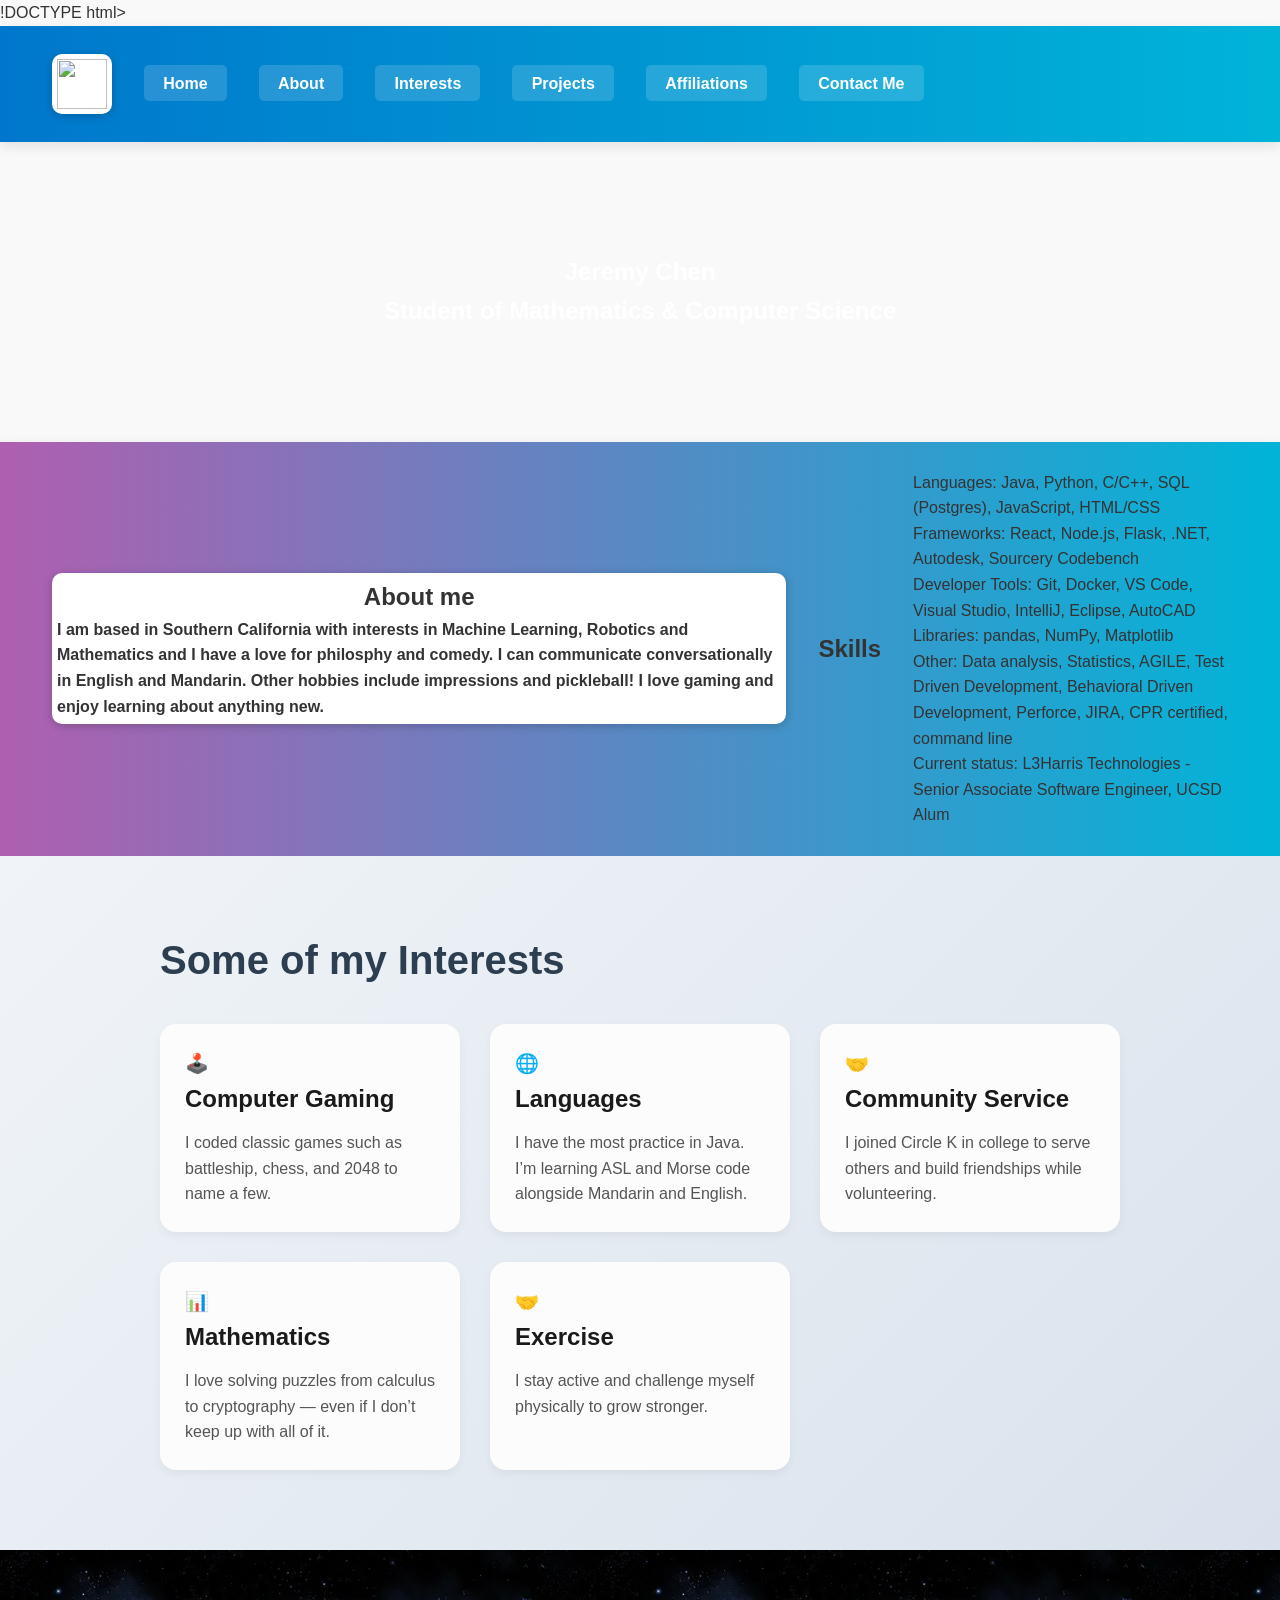
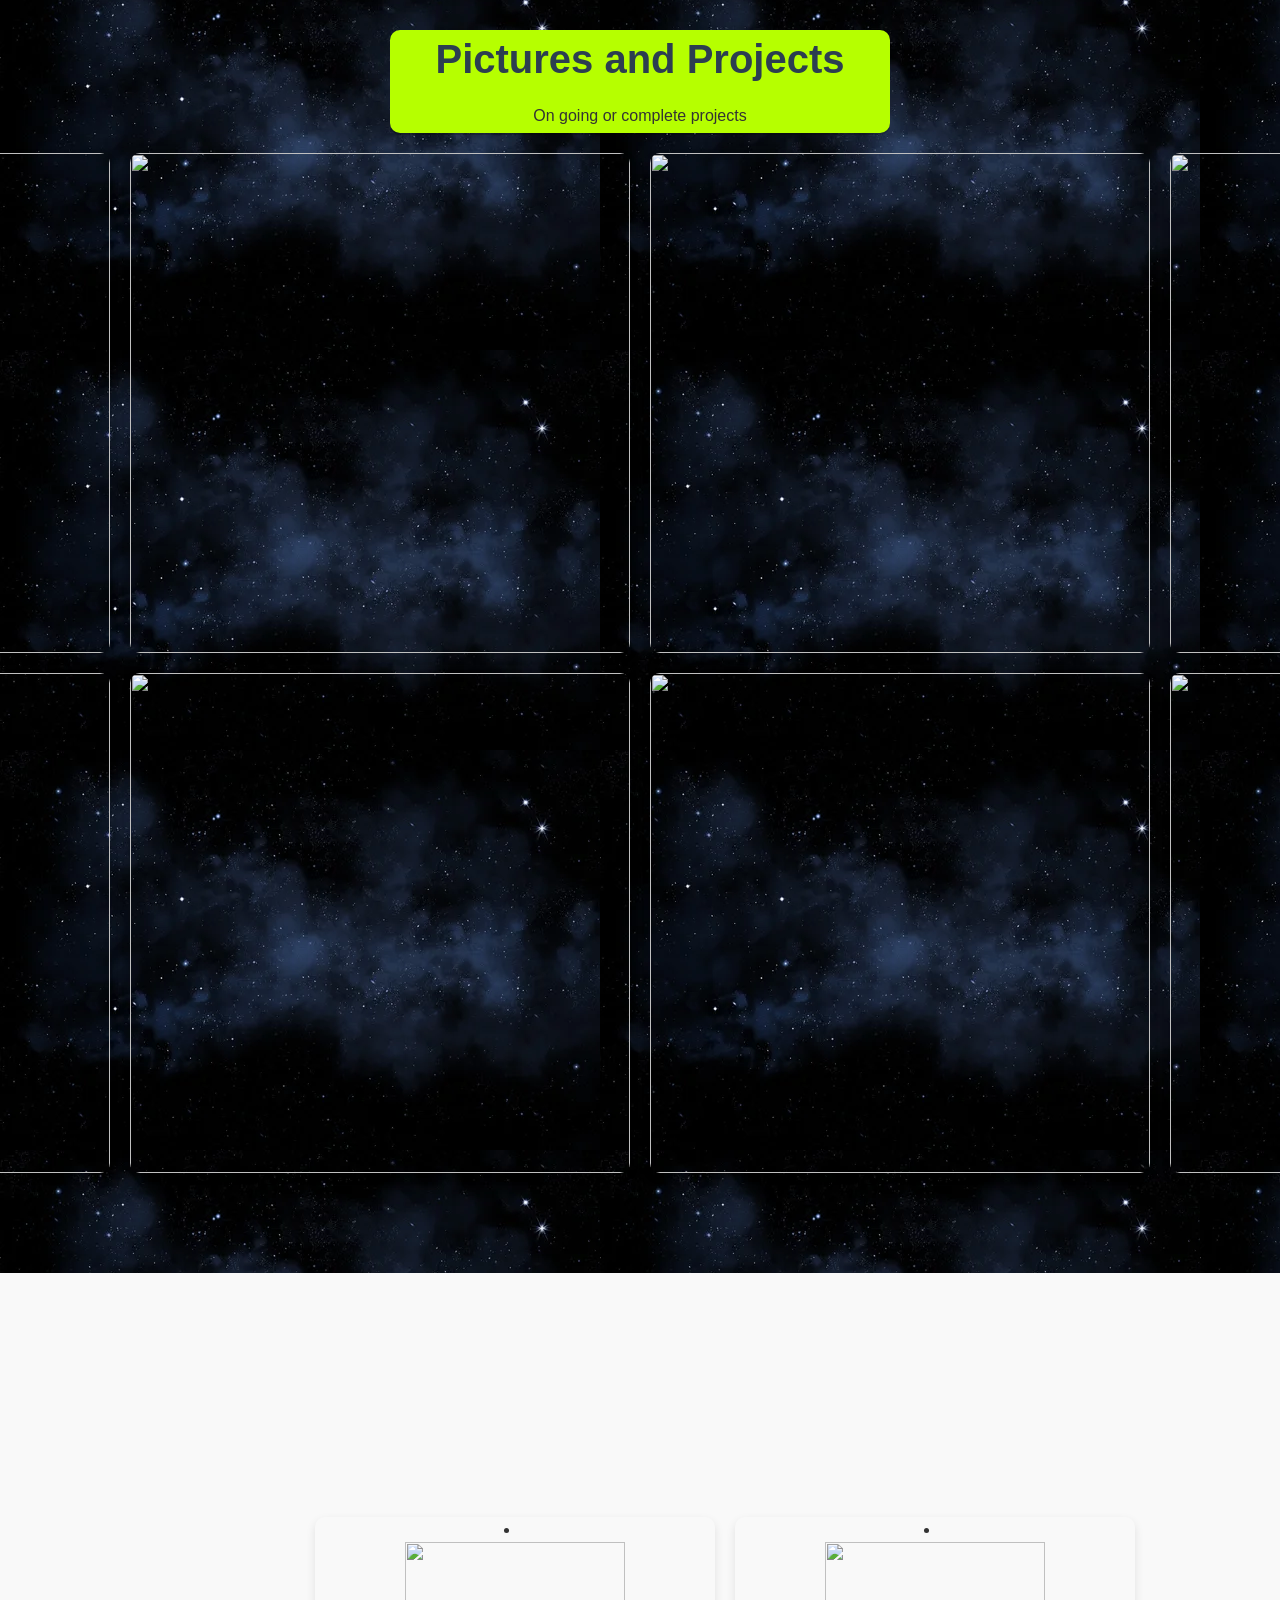
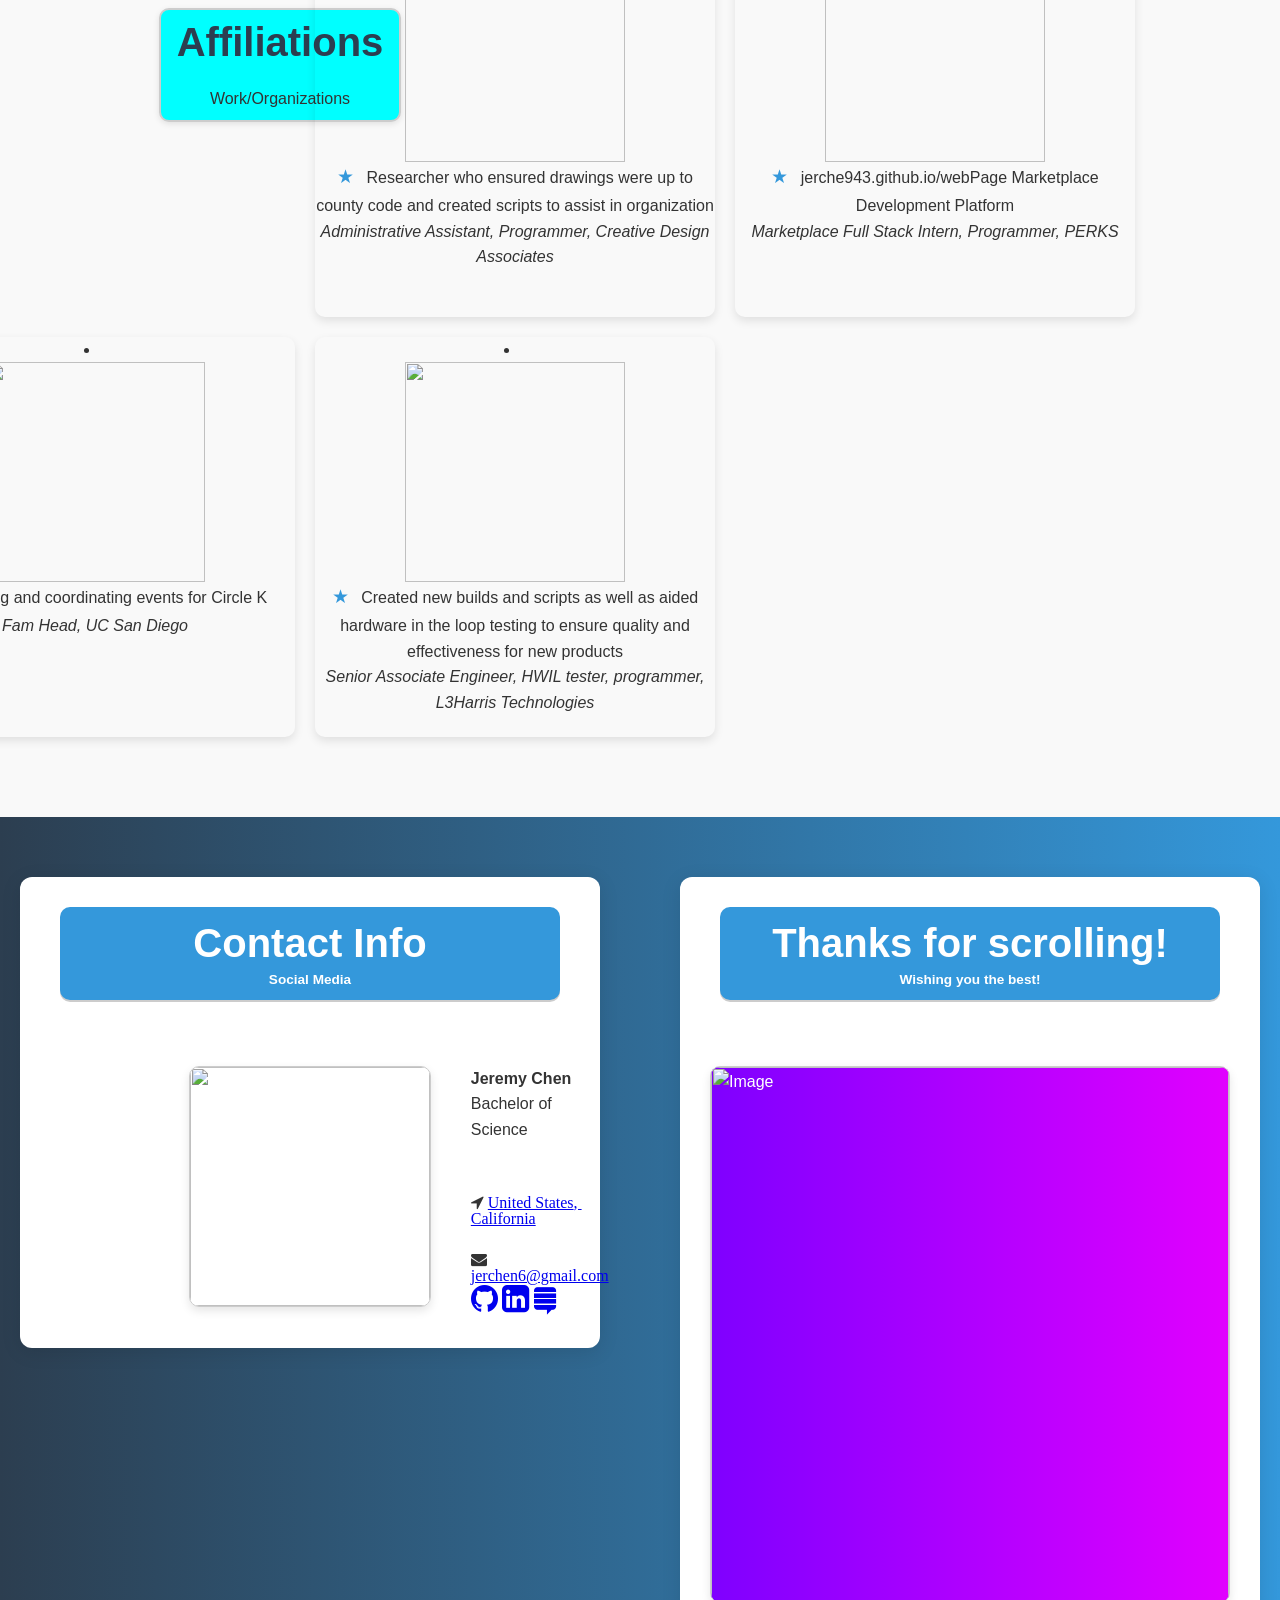
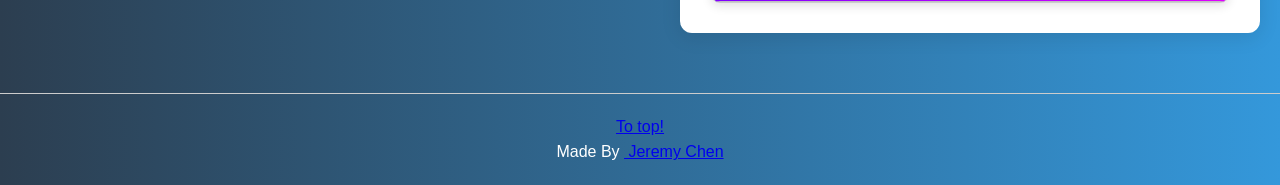
==== commit 7aef7cf4: "Update myWebsite.html" ====
--- a/myWebsite.html
+++ b/myWebsite.html
@@ -15,16 +15,16 @@
     <!-- Updated favicon path -->
 
     <link rel="stylesheet" href="https://cdnjs.cloudflare.com/ajax/libs/font-awesome/4.7.0/css/font-awesome.min.css">
-    <link rel="stylesheet" href="/webPage/jstyle.css">
-    <link rel="stylesheet" href="/webPage/tstyle.css">
-    <link rel="stylesheet" href="/webPage/mainlogo.css">
-    <link rel="stylesheet" href="/webPage/home.css">
-    <link rel="stylesheet" href="/webPage/about.css">
-    <link rel="stylesheet" href="/webPage/updated_stylesheets/updated_interests.css">
-    <link rel="stylesheet" href="/webPage/updated_stylesheets/updated_contact-card.css">
-    <link rel="stylesheet" href="/webPage/updated_stylesheets/updated_advantages.css">
-    <link rel="stylesheet" href="/webPage/updated_stylesheets/updated_contact-advantages.css">
-    <link rel="stylesheet" href="/webPage/updated_stylesheets/updated_footer.css">
+    <link rel="stylesheet" href="/jstyle.css">
+    <link rel="stylesheet" href="/tstyle.css">
+    <link rel="stylesheet" href="/mainlogo.css">
+    <link rel="stylesheet" href="/home.css">
+    <link rel="stylesheet" href="/about.css">
+    <link rel="stylesheet" href="/updated_stylesheets/updated_interests.css">
+    <link rel="stylesheet" href="/updated_stylesheets/updated_contact-card.css">
+    <link rel="stylesheet" href="/updated_stylesheets/updated_advantages.css">
+    <link rel="stylesheet" href="/updated_stylesheets/updated_contact-advantages.css">
+    <link rel="stylesheet" href="/updated_stylesheets/updated_footer.css">
 
 </head>
 
@@ -83,7 +83,7 @@
                 <figure class="second-nav__logo__item">
                     <!--put an icon instead of -->
 
-                    <img src="https://raw.githubusercontent.com/jerche943/jerche943.github.io/main/webPage/j.png">
+                    <img src="https://raw.githubusercontent.com/jerche943/jerche943.github.io/main/j.png">
 
                 </figure>
 
@@ -284,7 +284,7 @@
             <div class="grid-container">
 
                 <figure class="projects__item">
-                    <img src="https://raw.githubusercontent.com/jerche943/jerche943.github.io/main/webPage/coworkers.jpg">
+                    <img src="https://raw.githubusercontent.com/jerche943/jerche943.github.io/main/coworkers.jpg">
                     <figcaption>
                         <a class="icon icon_link" href="#" rel="nofollow">
                             Eating lunch with the coolest coworkers
@@ -294,7 +294,7 @@
                 </figure>
 
                 <figure class="projects__item">
-                    <img src="https://raw.githubusercontent.com/jerche943/jerche943.github.io/main/webPage/sil_gui.jpg">
+                    <img src="https://raw.githubusercontent.com/jerche943/jerche943.github.io/main/sil_gui.jpg">
                     <figcaption>
                         <a class="icon icon_link" href="#" rel="nofollow">
                             One of my projects while working in L3Harris, coding and designing a GUI that allows the user to run tests in the simulated GPS environement
@@ -303,7 +303,7 @@
                 </figure>
 
                 <figure class="projects__item">
-                    <img src="https://raw.githubusercontent.com/jerche943/jerche943.github.io/main/webPage/cleanup.JPG">
+                    <img src="https://raw.githubusercontent.com/jerche943/jerche943.github.io/main/cleanup.JPG">
                     <figcaption>
                         <a class="icon icon_link" href="#" rel="nofollow">
                             A picture with me and Circle K club members getting ready for a park cleanup event I hosted.
@@ -312,7 +312,7 @@
                 </figure>
 
                 <figure class="projects__item">
-                    <img src="https://raw.githubusercontent.com/jerche943/jerche943.github.io/main/webPage/games.jpg">
+                    <img src="https://raw.githubusercontent.com/jerche943/jerche943.github.io/main/games.jpg">
                     <figcaption>
                         <a class="icon icon_link" href="#" rel="nofollow">
                             Checking out the indie games section at the Museum of Pop in Seattle.
@@ -321,7 +321,7 @@
                 </figure>
 
                 <figure class="projects__item">
-                    <img src="https://raw.githubusercontent.com/jerche943/jerche943.github.io/main/webPage/aiding.jpg">
+                    <img src="https://raw.githubusercontent.com/jerche943/jerche943.github.io/main/aiding.jpg">
                     <figcaption>
                         <a class="icon icon_link" href="#" rel="nofollow">
                             A python script I wrote for work that generates aiding data to support the trajectory for our chips.
@@ -330,7 +330,7 @@
                 </figure>
 
                 <figure class="projects__item">
-                    <img src="https://raw.githubusercontent.com/jerche943/jerche943.github.io/main/webPage/cipher.jpg">
+                    <img src="https://raw.githubusercontent.com/jerche943/jerche943.github.io/main/cipher.jpg">
                     <figcaption>
                         <a class="icon icon_link" href="#" rel="nofollow">
                             One of my python projects that encrypts the message using a Caeser cipher.
@@ -339,7 +339,7 @@
                 </figure>
 
                 <figure class="projects__item">
-                    <img src="https://raw.githubusercontent.com/jerche943/jerche943.github.io/main/webPage/marathon.JPG">
+                    <img src="https://raw.githubusercontent.com/jerche943/jerche943.github.io/main/marathon.JPG">
                     <figcaption>
                         <a class="icon icon_link" href="#" rel="nofollow">
                             Me finishing my first half marathon!
@@ -348,7 +348,7 @@
                 </figure>
 
                 <figure class="projects__item">
-                    <img src="https://raw.githubusercontent.com/jerche943/jerche943.github.io/main/webPage/Japan.JPG">
+                    <img src="https://raw.githubusercontent.com/jerche943/jerche943.github.io/main/Japan.JPG">
                     <figcaption>
                         <a class="icon icon_link" href="#" rel="nofollow">
                             Spending time with the bestie in Nara, Japan!
@@ -380,7 +380,7 @@
             <br>
 
             <li class="testimonials__item">
-                <img src="https://raw.githubusercontent.com/jerche943/jerche943.github.io/main/webPage/cda.png">
+                <img src="https://raw.githubusercontent.com/jerche943/jerche943.github.io/main/cda.png">
                 <blockquote>
                     <p class="icon icon_ql">
                         Researcher who ensured drawings were up to county code and created scripts to assist in organization
@@ -396,7 +396,7 @@
                 </blockquote>
             </li>
             <li class="testimonials__item">
-                <img src="https://raw.githubusercontent.com/jerche943/jerche943.github.io/main/webPage/perks.png">
+                <img src="https://raw.githubusercontent.com/jerche943/jerche943.github.io/main/perks.png">
                 <blockquote>
                     <p class="icon icon_ql">
                         jerche943.github.io/webPage Marketplace Development Platform
@@ -413,7 +413,7 @@
             </li>
 
             <li class="testimonials__item">
-                <img src="https://raw.githubusercontent.com/jerche943/jerche943.github.io/main/webPage/ucsd.png">
+                <img src="https://raw.githubusercontent.com/jerche943/jerche943.github.io/main/ucsd.png">
                 <blockquote>
                     <p class="icon icon_ql">
                         Leading and coordinating events for Circle K
@@ -429,7 +429,7 @@
                 </blockquote>
             </li>
             <li class="testimonials__item">
-                <img src="https://raw.githubusercontent.com/jerche943/jerche943.github.io/main/webPage/l3.png">
+                <img src="https://raw.githubusercontent.com/jerche943/jerche943.github.io/main/l3.png">
                 <blockquote>
                     <p class="icon icon_ql">
                         Created new builds and scripts as well as aided hardware in the loop testing to ensure quality and effectiveness for new products
@@ -462,7 +462,7 @@
 
             <div class="contact-info">
                 <div class="contact-info__logo">
-                    <img id="contactImg" src="https://raw.githubusercontent.com/jerche943/jerche943.github.io/main/webPage/friends.jpg">
+                    <img id="contactImg" src="https://raw.githubusercontent.com/jerche943/jerche943.github.io/main/friends.jpg">
                 </div>
 
                 <div class="contact-info__group">
@@ -499,7 +499,7 @@
             </header>
             <br>
             <blockquote class="advantages__item">
-                <img id="advantageImg" src="https://raw.githubusercontent.com/jerche943/jerche943.github.io/main/webPage/me.JPG" alt="Image">
+                <img id="advantageImg" src="https://raw.githubusercontent.com/jerche943/jerche943.github.io/main/me.JPG" alt="Image">
             </blockquote>
         </div>
     </div>
--- a/jstyle.css
+++ b/jstyle.css
@@ -0,0 +1,92 @@
+﻿    .projects-wrap {
+        padding: 20px;
+        display: flex;
+        justify-content: center;
+    }
+
+    .projects-common-section {
+        padding: 80px 20px;
+        background-image: url('night.jpg');
+    }
+
+        /* Section Header */
+    .projects-section__header {
+        text-align: center; /* Align header text to the left */
+        margin-bottom: 40px; /* Add space below the header */
+        border-radius: 10px;
+        background: #b6ff00; /*  ADDED: background behind logo for contrast */
+        padding: 5px; /*  ADDED */
+        box-shadow: 0 2px 0px rgba(0,0,0,0.2); /*  CHANGED */
+        width: 500px;
+        margin: 0 auto;
+    }
+
+    .projects-section__header h2 {
+        font-size: 2.5rem;
+        line-height: 1.2;
+        color: #2c3e50;
+        margin: 0 0 20px 0; /* top | right | bottom | left */
+        padding: 0; /* remove left padding */
+    }
+
+    /* This makes images flow into rows that wrap naturally */
+    .grid-container {
+        
+        display: grid;
+        grid-template-columns: repeat(auto-fill, minmax(500px, 1fr)); /* THIS handles responsive stacking */
+        gap: 20px;
+        max-width: 2200px;
+        margin: 0 auto;
+    }
+
+    /* This allows items to scale within the grid cells */
+    .projects__item {
+        width: 100%;
+        aspect-ratio: 1 / 1; /* Keeps image area square without fixed px */
+        position: relative;
+        overflow: hidden;
+        border-radius: 10px;
+        box-shadow: 0 4px 10px rgba(0,0,0,0.1);
+    }
+
+    /* Responsive image sizing */
+    .projects__item img {
+        width: 100%;
+        height: 100%;
+        object-fit: cover;
+        transition: transform 0.4s ease;
+        display: block;
+    }
+
+    .projects__item:hover img {
+        transform: scale(1.05);
+    }
+
+    .projects__item figcaption {
+        position: absolute;
+        bottom: 0;
+        left: 0;
+        right: 0;
+        background: rgba(0, 0, 0, 0.6);
+        color: white;
+        padding: 15px;
+        opacity: 0;
+        transition: opacity 0.3s ease;
+        font-size: 14px;
+        line-height: 1.4;
+    }
+
+    .projects__item:hover figcaption {
+        opacity: 1;
+    }
+
+    .icon_link {
+        color: inherit;
+        text-decoration: none;
+    }
+
+    .icon_link:hover {
+        text-decoration: underline;
+    }
+
+
--- a/tstyle.css
+++ b/tstyle.css
@@ -0,0 +1,105 @@
+
+    
+
+    .testimonials-wrap {
+        padding: 20px;
+        display: flex;
+        justify-content: center;
+    }
+
+    .t-common-section {
+        padding: 80px 20px;
+
+    }
+
+    /* Section Header */
+    .t-common-section__header {
+        text-align: center; /* Align header text to the left */
+        position: relative;
+        top: 250px;
+        margin-bottom: 40px; /* Add space below the header */
+        margin-left: 10px;
+        padding: 5px; /*  ADDED */
+        width: 500px;
+
+    }
+
+    .header-box {
+        display: inline-block; /* Shrinks to fit content */
+        padding: 8px 16px;
+        border: 2px solid #ccc;
+        border-radius: 10px;
+        background-color: #00ffff;
+        box-shadow: 0 2px 6px rgba(0, 0, 0, 0.1);
+    }
+
+    .t-common-section__header h2 {
+        font-size: 2.5rem;
+        line-height: 1.2;
+        color: #2c3e50;
+        margin: 0 0 20px 0; /* top | right | bottom | left */
+        padding: 0; /* remove left padding */
+    }
+
+    .t-grid-container {
+        text-align: center;
+        display: grid;
+        transform: translateX(-125px); /* Try negative or positive values */
+        grid-template-columns: repeat(auto-fill, minmax(400px, 1fr)); /* THIS handles responsive stacking */
+        gap: 20px;
+        max-width: 2200px;
+        margin: 0 auto;
+        justify-items: center;
+    }
+    
+    .testimonials__item {
+        width: 100%;
+        aspect-ratio: 1 / 1; /* Keeps image area square without fixed px */
+        position: relative;
+        overflow: hidden;
+        border-radius: 10px;
+        box-shadow: 0 4px 10px rgba(0,0,0,0.1);
+    }
+    
+        /* Responsive image sizing */
+
+    .testimonials__item img {
+        height: 220px;
+        width: auto;
+        object-fit: contain;
+        display: block;
+        margin: 0 auto;
+    }
+
+        /*
+    .testimonials__item img {
+        width: 50%;
+        height: 50%;
+        object-fit: cover;
+        transition: transform 0.4s ease;
+        display: block;
+    }
+    */
+
+    .testimonials__item:hover img {
+        transform: scale(1.05);
+    }
+
+    .testimonials__item figcaption {
+        position: absolute;
+        bottom: 0;
+        left: 0;
+        right: 0;
+        background: rgba(0, 0, 0, 0.6);
+        color: white;
+        padding: 15px;
+        opacity: 0;
+        transition: opacity 0.3s ease;
+        font-size: 14px;
+        line-height: 1.4;
+    }
+
+    .testimonials__item:hover figcaption {
+        opacity: 1;
+    }
+
--- a/mainlogo.css
+++ b/mainlogo.css
@@ -0,0 +1,83 @@
+    .nav-grid-container {
+        display: flex;
+        justify-content: flex-start;
+        align-items: center; /* align logo and menu vertically */
+        padding: 20px;
+        max-width: 2200px;
+        margin: 0;
+    }
+
+    /* ADDED: colorful gradient background and subtle shadow */
+    .main-header {
+        background: linear-gradient(to right, #0077cc, #00b4d8); /*  CHANGED */
+        padding: 0.5rem 2rem; /*  ADDED */
+        box-shadow: 0 4px 12px rgba(0,0,0,0.1); /*  ADDED */
+        position: sticky;
+        top: 0;
+        z-index: 1000;
+        font-family: 'Segoe UI', Tahoma, Geneva, Verdana, sans-serif;
+    }
+
+    .nav-column {
+        display: flex;
+        flex-direction: row; /* horizontal layout */
+        align-items: center;
+        gap: 2rem; /* space between logo and menu */
+        width: 100%;
+    }
+
+    .second-nav__logo__item {
+        margin: 0;
+        padding: 0;
+        width: 60px; /* smaller, sleeker for a header */
+        aspect-ratio: 1 / 1;
+        position: relative;
+        overflow: hidden;
+        border-radius: 10px;
+        box-shadow: 0 4px 10px rgba(0,0,0,0.1);
+        background: white; /*  ADDED: background behind logo for contrast */
+        padding: 5px; /*  ADDED */
+        box-shadow: 0 2px 10px rgba(0,0,0,0.2); /*  CHANGED */
+    }
+
+    .second-nav__logo__item img {
+        width: 100%;
+        height: auto;
+        object-fit: contain;
+        display: block;
+    }
+
+    .menu {
+        flex: 1;
+    }
+
+    .menu ul {
+        display: flex;
+        list-style: none;
+        gap: 2rem;
+        padding: 0;
+        margin: 0;
+    }
+
+    .menu li {
+        margin: 0;
+    }
+
+    /*  CHANGED: turned links into colorful, pill-shaped tabs */
+    .menu a {
+        text-decoration: none;
+        color: white; /*  CHANGED */
+        font-weight: 600; /*  CHANGED */
+        padding: 0.6rem 1.2rem; /*  CHANGED */
+        border-radius: 5px; /*  CHANGED */
+        background-color: rgba(255, 255, 255, 0.15); /*  ADDED */
+        transition: transform 0.3s ease-in-out; /*  CHANGED */
+    }
+
+    /*  CHANGED: hover and active state */
+    .menu a:hover,
+    .menu a.is-selected {
+        background-color: white; /*  CHANGED */
+        color: #0077cc; /*  CHANGED */
+        transform: translateY(-2px); /*  ADDED */
+    }
--- a/home.css
+++ b/home.css
@@ -0,0 +1,30 @@
+    .home-section {
+        position: relative;
+        min-height: 200px; /* ensures it fits one screen height */
+        overflow: hidden;
+    }
+
+    .home-section__bg {
+        position: absolute;
+        top: 0;
+        left: 0;
+        width: 100%;
+        height: 100%; /* full height of section */
+        background-image: url('https://raw.githubusercontent.com/jerche943/website/main/background.jpg');
+        background-size: cover; /* maintain aspect ratio, cover area */
+        background-position: 40% 23%;
+        background-repeat: no-repeat;
+        z-index: -1; /* behind the content */
+    }
+
+    .home-section__overlay {
+        position: relative;
+        z-index: 1;
+        display: flex;
+        flex-direction: column;
+        justify-content: center;
+        align-items: center;
+        min-height: 300px;
+        text-align: center;
+        color: white;
+    }
--- a/about.css
+++ b/about.css
@@ -0,0 +1,44 @@
+﻿    .container {
+        display: flex;
+        justify-content: flex-start;
+        align-items: center; /* align logo and menu vertically */
+        padding: 20px;
+        max-width: 2200px;
+        margin: 0;
+    }
+
+    /* ADDED: colorful gradient background and subtle shadow */
+    .about-section {
+        background: linear-gradient(to right, #af5fb0, #00b4d8); /*  CHANGED */
+        padding: 0.5rem 2rem; /*  ADDED */
+        box-shadow: 0 4px 12px rgba(0,0,0,0.1); /*  ADDED */
+        top: 0;
+        z-index: 1000;
+        font-family: 'Segoe UI', Tahoma, Geneva, Verdana, sans-serif;
+    }
+
+    .about-skills {
+        display: flex;
+        flex-direction: row; /* horizontal layout */
+        align-items: center;
+        gap: 2rem; /* space between logo and menu */
+        width: 100%;
+    }
+
+    .about-skills__header {
+        margin: 0;
+        padding: 0;
+        border-radius: 10px;
+        box-shadow: 0 4px 10px rgba(0,0,0,0.1);
+        background: white; /*  ADDED: background behind logo for contrast */
+        padding: 5px; /*  ADDED */
+        box-shadow: 0 2px 10px rgba(0,0,0,0.2); /*  CHANGED */
+    }
+
+    .about-skills__header img {
+        width: 100%;
+        height: auto;
+        object-fit: contain;
+        display: block;
+    }
+
--- a/updated_stylesheets/updated_interests.css
+++ b/updated_stylesheets/updated_interests.css
@@ -0,0 +1,114 @@
+﻿    * {
+        margin: 0;
+        padding: 0;
+        box-sizing: border-box;
+    }
+
+    body {
+        font-family: 'Segoe UI', Tahoma, Geneva, Verdana, sans-serif;
+        background-color: #f9f9f9;
+        color: #333;
+        line-height: 1.6;
+    }
+
+    /* Section styling */
+    .interests-common-section {
+        padding: 80px 20px;
+        background: linear-gradient(135deg, #f0f4f8, #d9e2ec);
+    }
+
+    /* Section Header */
+    .interests-section__header {
+        text-align: left; /* Align header text to the left */
+        margin-bottom: 40px; /* Add space below the header */
+        padding: 0 20px; /* Padding to ensure space on the sides */
+    }
+
+    .interests-section__header h2 {
+        font-size: 2.5rem; /* Adjust size */
+        line-height: 1.2;
+        color: #2c3e50;
+        margin-left: 40px; /* Move the title to the left */
+        margin-bottom: 40px; /* Space below title */
+        max-width: none; /* Remove max-width restriction */
+        padding-left: 40px; /* Slight padding to move left */
+    }
+
+    /* Container */
+    .interests-container {
+        max-width: 1200px;
+        margin: 0 auto;
+        padding: 0 20px; /* Add padding to the sides */
+    }
+
+    /* Grid layout for all service items */
+    .interests-grid-container {
+        display: grid;
+        grid-template-columns: repeat(auto-fit, minmax(280px, 1fr));
+        gap: 30px;
+        max-width: 1000px;
+        margin: 0 auto; /* centers the grid */
+        padding: 0 20px;
+    }
+
+    /* Service card */
+    .services__item {
+        background-color: #fff;
+        border-radius: 12px;
+        padding: 25px;
+        box-shadow: 0 4px 10px rgba(0, 0, 0, 0.05);
+        transition: transform 0.3s ease, box-shadow 0.3s ease;
+    }
+
+    .services__item:hover {
+        transform: translateY(-8px);
+        box-shadow: 0 8px 20px rgba(0, 0, 0, 0.1);
+    }
+
+    .services__item h4 {
+        font-size: 1.5rem;
+        margin-bottom: 12px;
+        color: #1a1a1a;
+    }
+
+    .services__item p {
+        font-size: 1rem;
+        color: #555;
+        margin-top: 5px;
+    }
+
+    /* Icon placeholder classes */
+    .icon::before {
+        content: '★';
+        display: inline-block;
+        font-size: 1.2rem;
+        color: #3498db;
+        margin-right: 8px;
+    }
+
+    .icon_research::before {
+        content: '🕹️';
+    }
+
+    .icon_strategy::before {
+        content: '🌐';
+    }
+
+    .icon_support::before {
+        content: '🤝';
+    }
+
+    .icon_plan::before {
+        content: '📊';
+    }
+
+
+.services__item {
+    background-color: #fcfcfc;
+    border-radius: 16px;
+}
+
+.services__item:hover {
+    transform: scale(1.02);
+    background-color: #eef6ff;
+}
--- a/updated_stylesheets/updated_contact-card.css
+++ b/updated_stylesheets/updated_contact-card.css
@@ -0,0 +1,105 @@
+    .contact-card-wrap {
+        padding: 20px;
+        display: flex;
+        justify-content: center;
+    }
+
+    .contacts-section {
+        position: relative;
+        top: 0px;
+    }
+
+    .contact-card__header {
+        display: block;
+        text-align: center;
+        margin-bottom: 40px;
+        border-radius: 10px;
+        background: #ff00dc;
+        padding: 5px;
+        box-shadow: 0 2px 0px rgba(0,0,0,0.2);
+        width: 500px;
+    }
+
+    .contact-info {
+        display: flex; /* MODIFIED: change from grid to flex for control */
+        flex-direction: column;
+        align-items: center; /* MODIFIED: center content */
+        gap: 20px;
+        max-width: 535px; /* MODIFIED: to match advantages */
+        margin: 0 auto;
+    }
+
+    .contact-info__logo {
+        width: 100%;
+        max-width: 535px; /* MODIFIED */
+        aspect-ratio: 1 / 1;
+        position: relative;
+        overflow: hidden;
+        border-radius: 10px;
+        box-shadow: 0 4px 10px rgba(0,0,0,0.1);
+    }
+
+    .contact-card__header h2 {
+        font-size: 2.5rem;
+        line-height: 1.2;
+        color: #2c3e50;
+        margin: 0 0 20px 0;
+        padding: 0;
+    }
+
+    .contact-card__header h4 {
+        font-size: 1rem;
+        line-height: 1.2;
+        color: #5184cb;
+        margin: 0 0 20px 0;
+        padding: 0;
+    }
+
+    .contact-info__logo img {
+        width: 100%;
+        height: 100%;
+        object-fit: cover;
+        transition: transform 0.4s ease;
+        display: block;
+    }
+
+    .contact-info__logo:hover img {
+        transform: scale(1.05);
+    }
+
+    .contact-info__logo figcaption {
+        position: absolute;
+        bottom: 0;
+        left: 0;
+        right: 0;
+        background: rgba(0, 0, 0, 0.6);
+        color: white;
+        padding: 15px;
+        opacity: 0;
+        transition: opacity 0.3s ease;
+        font-size: 14px;
+        line-height: 1.4;
+    }
+
+    .contact-info__logo:hover figcaption {
+        opacity: 1;
+    }
+
+    .icon_link {
+        color: inherit;
+        text-decoration: none;
+    }
+
+    .icon_link:hover {
+        text-decoration: underline;
+    }
+
+
+    .contact-card__header {
+        background: #5184cb;
+        color: white;
+    }
+
+    .contact-info__logo {
+        border: 1px solid #ccc;
+    }
--- a/updated_stylesheets/updated_advantages.css
+++ b/updated_stylesheets/updated_advantages.css
@@ -0,0 +1,70 @@
+﻿    .advantages__header {
+        display: flex;
+        flex-direction: column;
+        justify-content: center;
+        align-items: center; /* MODIFIED */
+        width: 100%;
+        margin: 0 0 20px 0; /* MODIFIED: remove top margin */
+        padding: 5px;
+        text-align: center; /* MODIFIED: centered text */
+    }
+
+    .advantages__header h2 {
+        font-size: 2.5rem;
+        line-height: 1.2;
+        color: #2c3e50;
+        margin: 0;
+        padding: 0;
+    }
+
+    .advantages__item {
+        display: flex;
+        justify-content: center; /* MODIFIED */
+        align-items: center;
+        width: 100%;
+        height: auto;
+        overflow: hidden;
+        border-radius: 10px;
+        box-shadow: 0 4px 10px rgba(0,0,0,0.1);
+        max-width: 535px; /* MODIFIED: to mirror contact image */
+    }
+
+    .advantages__item img {
+        width: 100%;
+        height: 535px;
+        object-fit: cover;
+        transition: transform 0.4s ease;
+        display: block;
+    }
+
+    .advantages__item:hover img {
+        transform: scale(1.05);
+    }
+
+    .advantages__item figcaption {
+        position: absolute;
+        bottom: 0;
+        left: 0;
+        right: 0;
+        background: rgba(0, 0, 0, 0.6);
+        color: white;
+        padding: 15px;
+        opacity: 0;
+        transition: opacity 0.3s ease;
+        font-size: 14px;
+        line-height: 1.4;
+    }
+
+    .advantages__item:hover figcaption {
+        opacity: 1;
+    }
+
+
+    .advantages__item {
+        background: linear-gradient(to right, #7f00ff, #e100ff);
+        color: white;
+    }
+
+    .advantages__item {
+        border: 1px solid #ccc;
+    }
--- a/updated_stylesheets/updated_contact-advantages.css
+++ b/updated_stylesheets/updated_contact-advantages.css
@@ -0,0 +1,71 @@
+﻿
+
+    /* Main container: side-by-side layout */
+    .contact-advantages-container {
+        display: flex;
+        justify-content: center;
+        align-items: flex-start; /* align tops of contact and advantage sections */
+        padding: 60px 20px;
+        background: linear-gradient(to right, #af5fb0, #00b4d8);
+        gap: 80px;
+    }
+
+    .contacts-section,
+    .advantages-section {
+        flex: 1;
+        padding: 20px;
+        min-width: 300px;
+        display: flex; /* MODIFIED: ensure both sections use flex */
+        flex-direction: column;
+        align-items: center; /* MODIFIED: center horizontally */
+        justify-content: center; /* MODIFIED: center vertically */
+    }
+
+    /* Arrange the image and info side by side in the contacts section */
+    .contact-info {
+        display: flex;
+        flex-direction: row; /* MODIFIED: enforce horizontal layout */
+        align-items: flex-start;
+        flex-wrap: nowrap; /* ADDED: prevent wrapping */
+    }
+
+    .contact-info__logo {
+        flex-shrink: 0;
+    }
+
+    /* Moves the vcard and links a bit to the right of the image */
+    .contact-info__group {
+        margin-left: 20px;
+    }
+
+    /* Ensure consistent header style across both sections */
+    .contact-card__header {
+        background-color: #3498db;
+        padding: 12px 24px;
+        border-radius: 10px;
+        text-align: center;
+    }
+
+    .contact-card__header h2 {
+        margin: 0;
+        font-weight: bold;
+        color: #ffffff;
+    }
+
+    .contact-card__header h4 {
+        margin: 5px 0 0;
+        font-size: 0.85em;
+        color: #ffffff;
+    }
+
+    .contact-advantages-container {
+        background: linear-gradient(to right, #2c3e50, #3498db);
+    }
+
+    .contacts-section,
+    .advantages-section {
+        background: white;
+        border-radius: 12px;
+        padding: 30px;
+        box-shadow: 0 4px 20px rgba(0,0,0,0.1);
+    }
--- a/updated_stylesheets/updated_footer.css
+++ b/updated_stylesheets/updated_footer.css
@@ -0,0 +1,22 @@
+﻿    .main-footer {
+        padding: 20px;
+        display: flex;
+        justify-content: center;
+        text-align: center;
+    }
+
+    .footer-container {
+        position: relative;
+        top: 0px;
+    }
+
+    main-footer__links{
+
+        justify-content: center;
+    }
+
+.main-footer {
+    background: linear-gradient(to right, #2c3e50, #3498db);
+    color: white;
+    border-top: 1px solid #ccc;
+}
